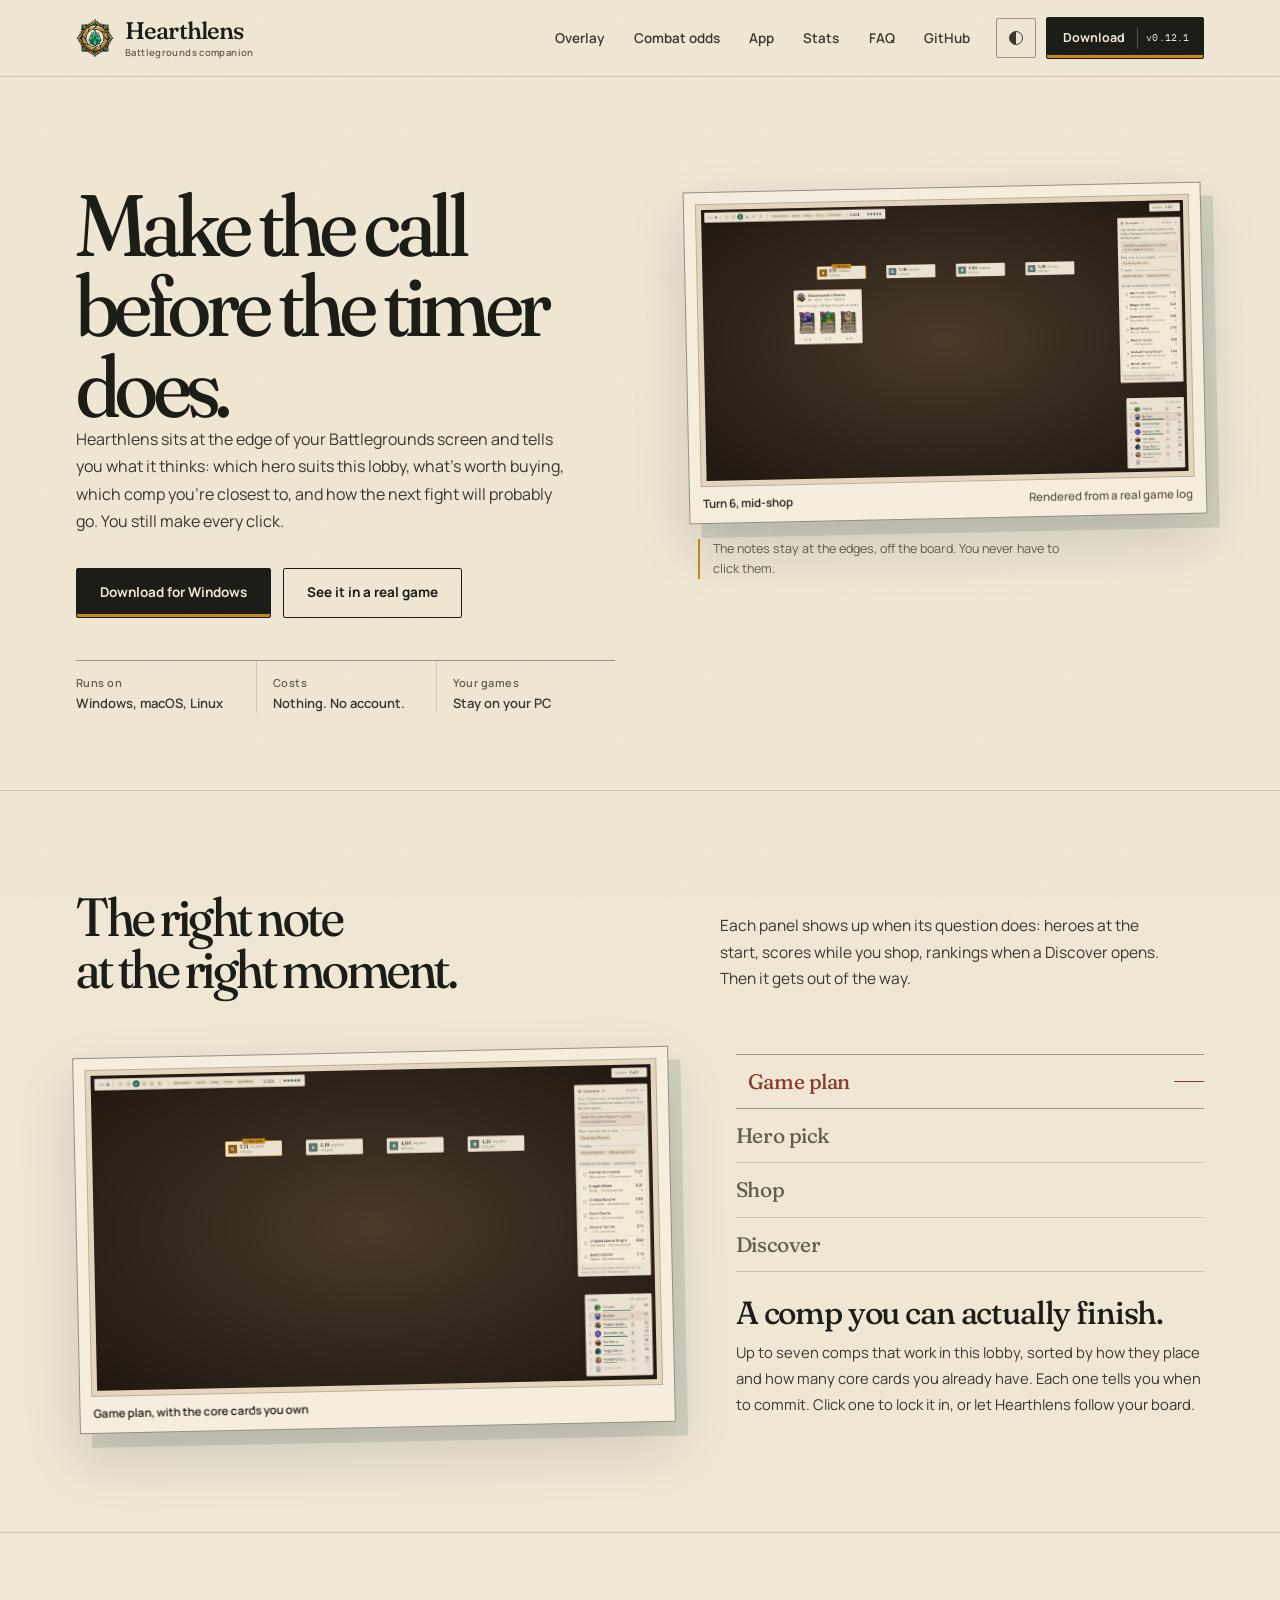
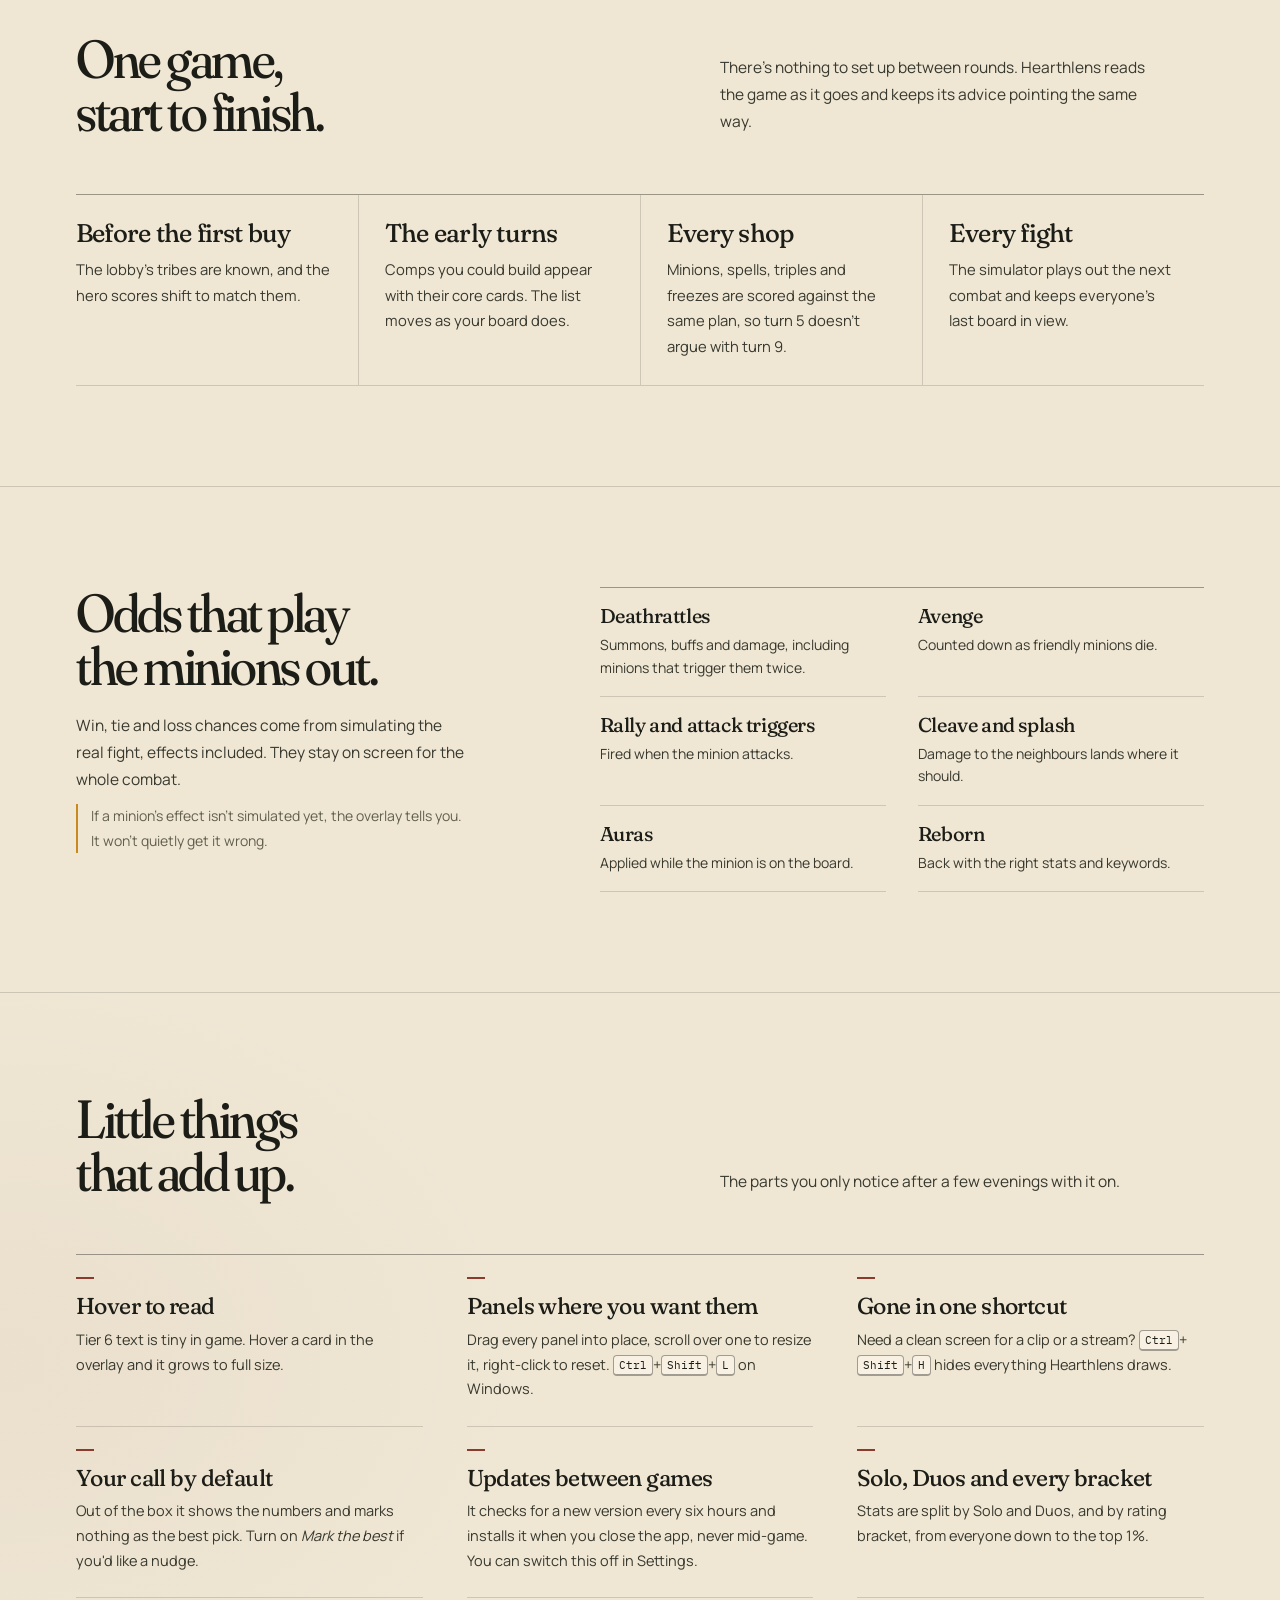
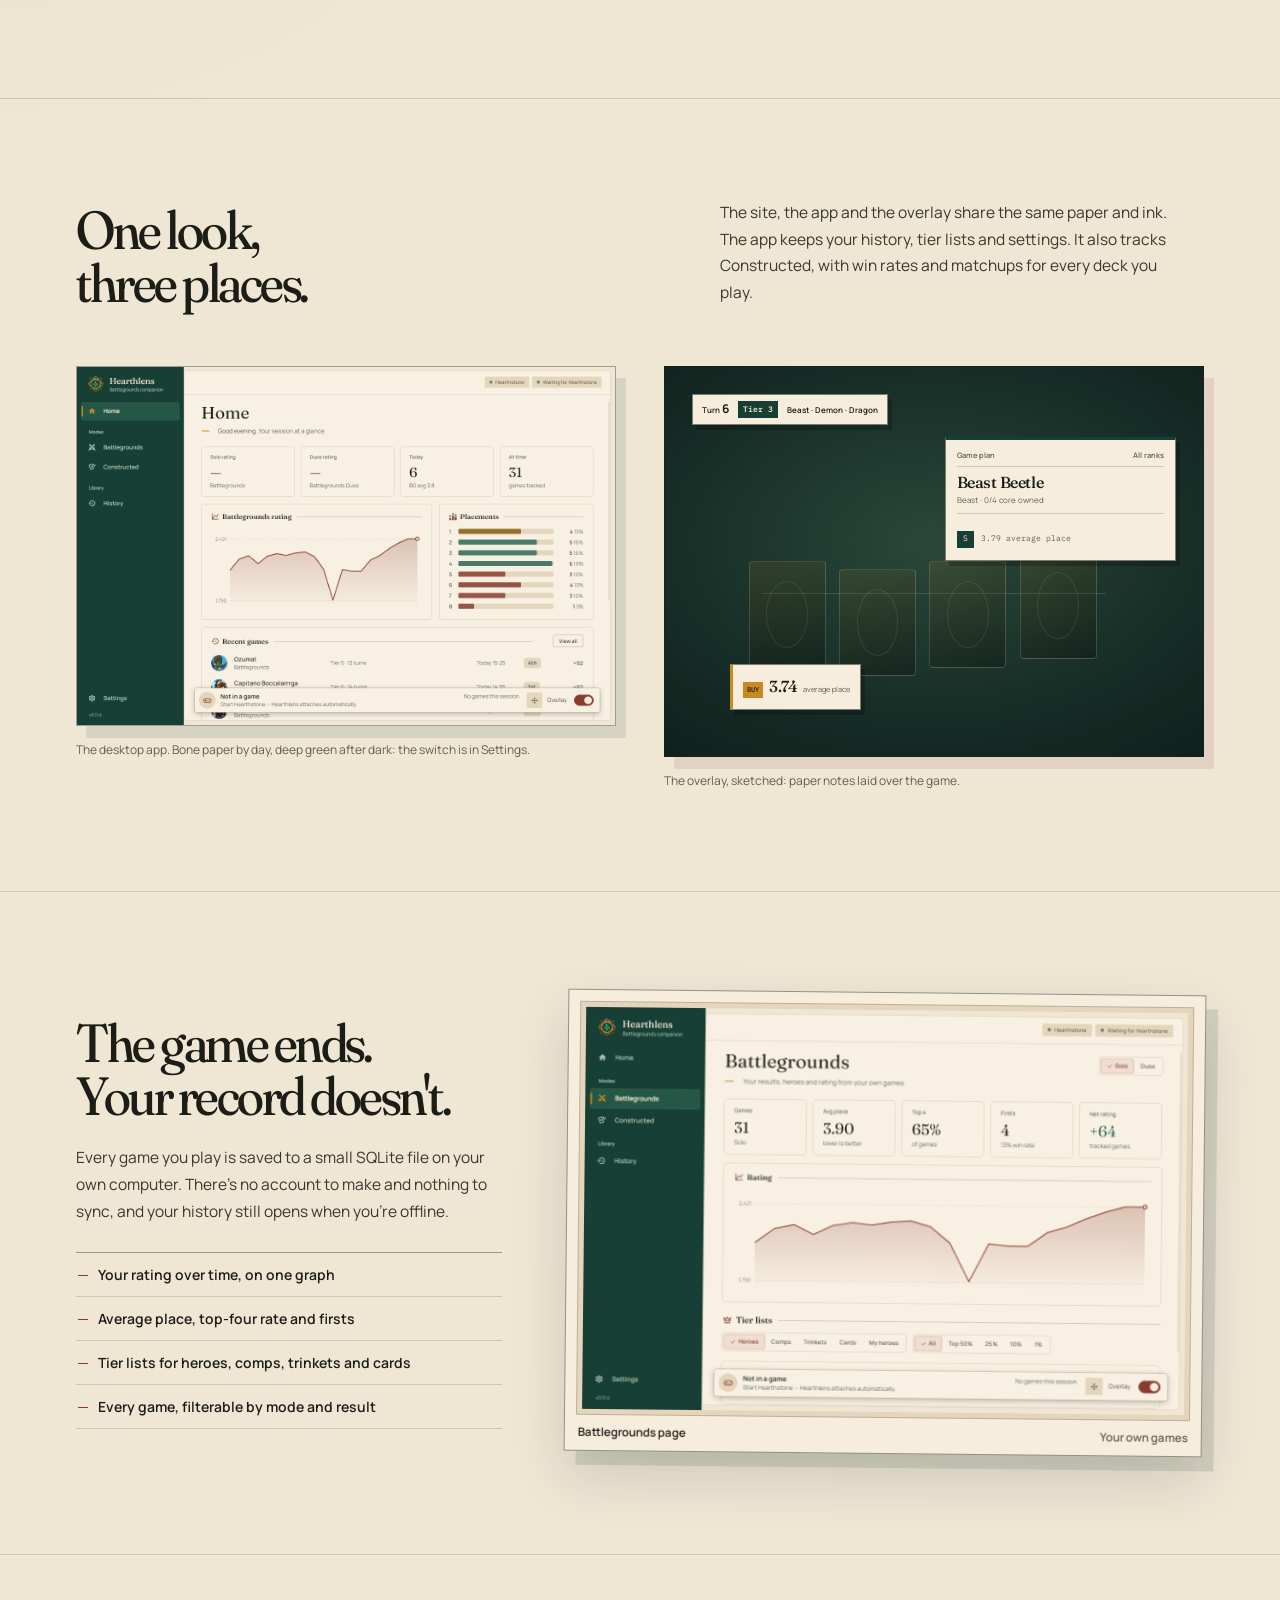
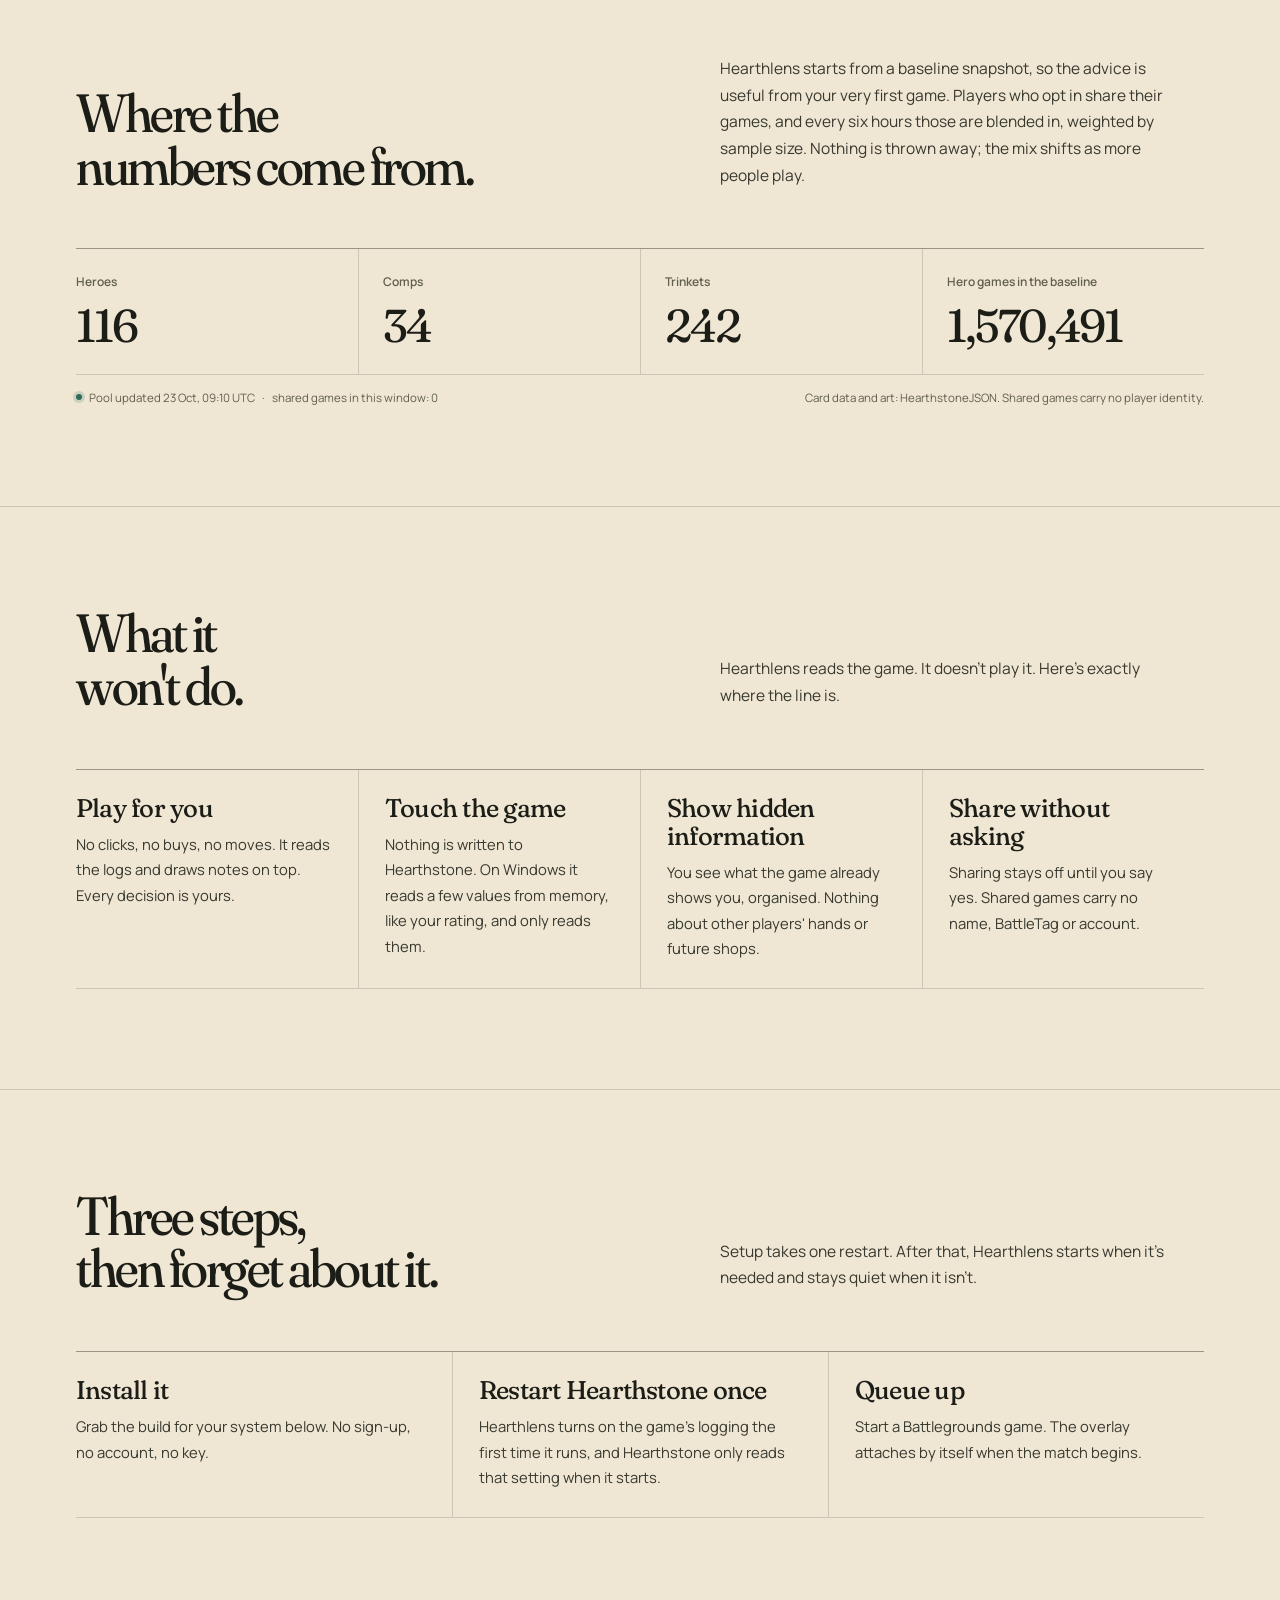
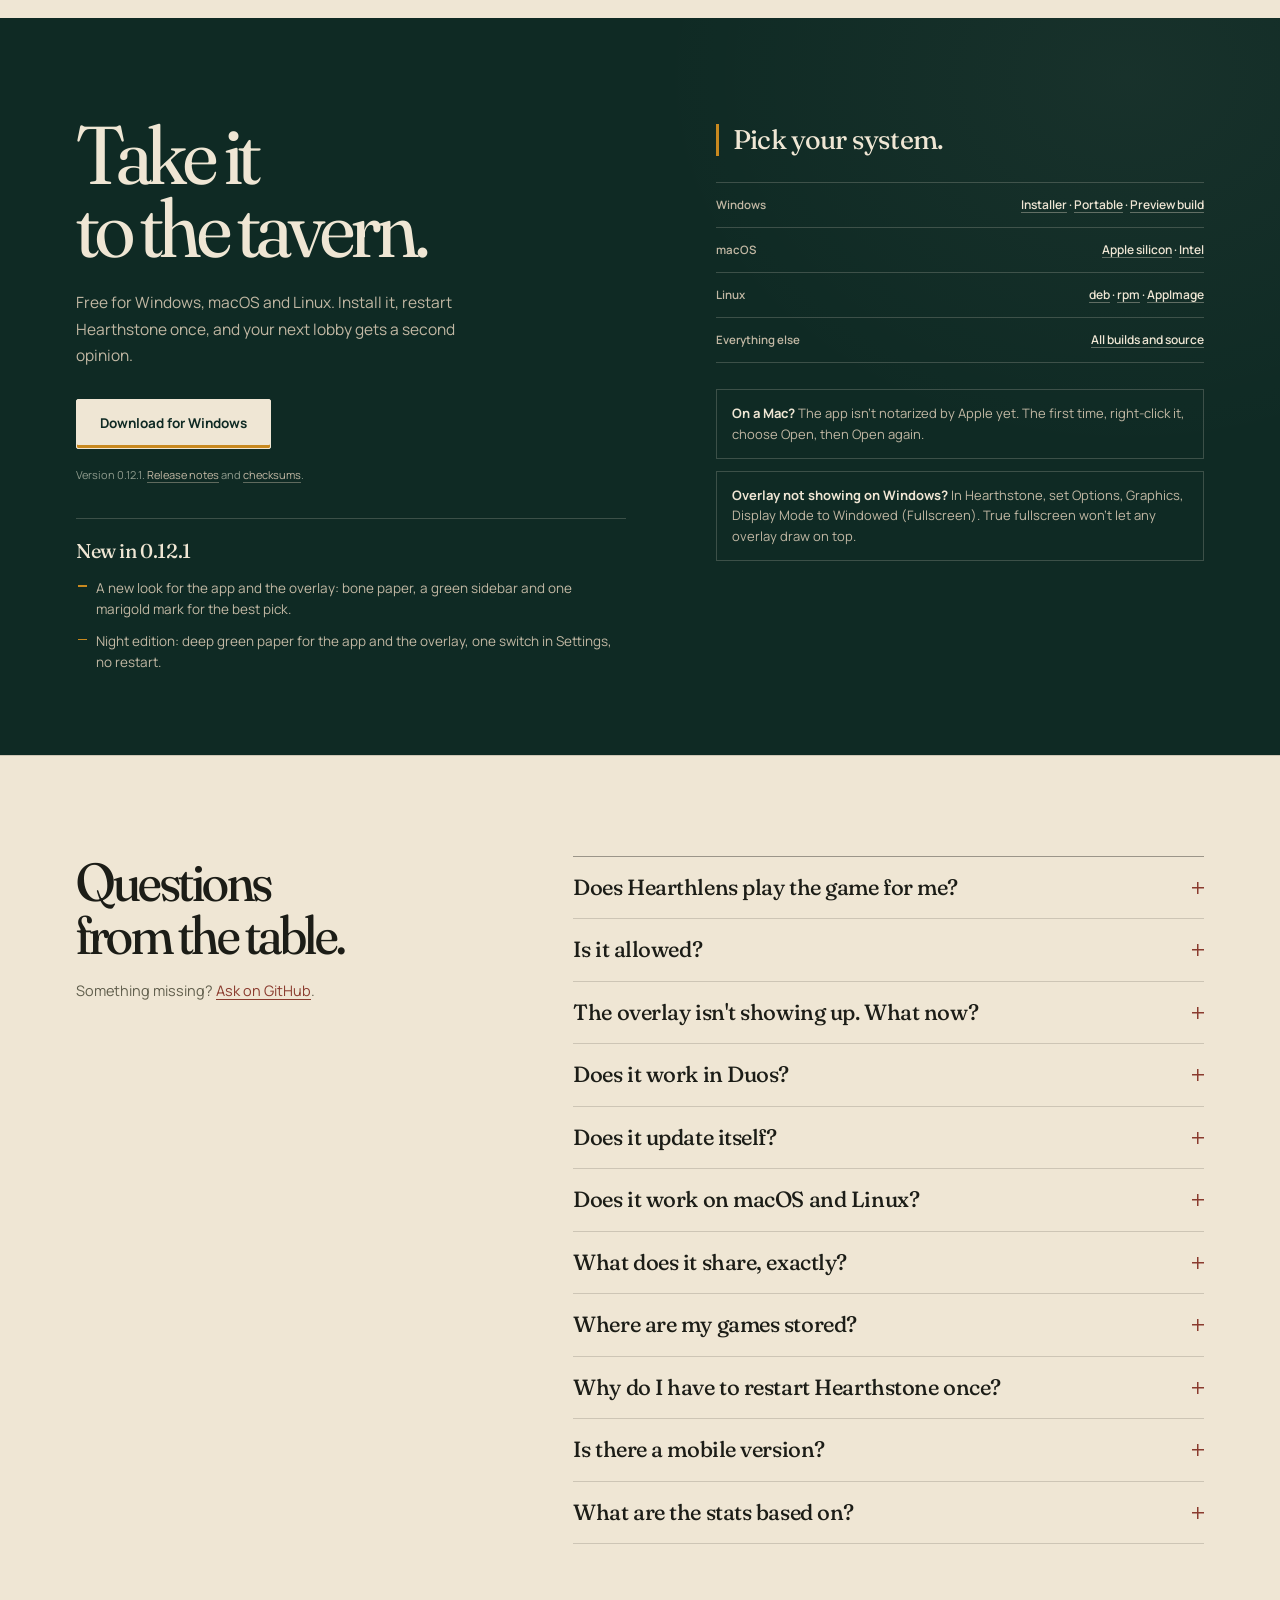
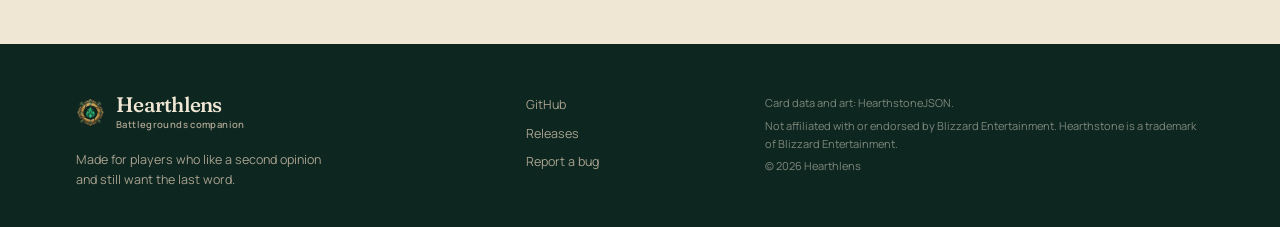
==== site/index.html @ bd478d47 "feat: add custom WPF installer with Hearthlens UI theme, landing site, and design preview - Custom W" ====
<!doctype html>
<html lang="en" data-theme="light">
<head>
  <meta charset="utf-8">
  <meta name="viewport" content="width=device-width, initial-scale=1">
  <title>Hearthlens: a second opinion for Hearthstone Battlegrounds</title>
  <meta name="description" content="Hearthlens sits at the edge of your Battlegrounds screen and suggests heroes, comps, shop buys and Discover picks, with combat odds for every fight. Free, no account, never plays for you.">
  <meta name="theme-color" content="#efe6d4">
  <meta name="color-scheme" content="light dark">
  <link rel="icon" href="assets/hearthlens-64.png" sizes="64x64">
  <script>
    (() => {
      try {
        const stored = localStorage.getItem("hearthlens-theme");
        const dark = stored ? stored === "dark" : window.matchMedia("(prefers-color-scheme: dark)").matches;
        document.documentElement.dataset.theme = dark ? "dark" : "light";
      } catch {
        document.documentElement.dataset.theme = "light";
      }
    })();
  </script>
  <link rel="preconnect" href="https://fonts.googleapis.com">
  <link rel="preconnect" href="https://fonts.gstatic.com" crossorigin>
  <link href="https://fonts.googleapis.com/css2?family=Fraunces:opsz,wght,SOFT,WONK@9..144,300..700,0..100,0..1&family=Manrope:wght@400;500;600;700&family=IBM+Plex+Mono:wght@400;500&display=swap" rel="stylesheet">
  <link rel="stylesheet" href="styles.css">
  <script src="main.js" defer></script>
</head>
<body>
  <a class="skip" href="#main">Skip to content</a>

  <header class="masthead">
    <div class="masthead-inner">
      <a class="brand" href="#top" aria-label="Hearthlens home">
        <img src="assets/hearthlens-64.png" width="38" height="38" alt="">
        <span class="brand-type">Hearthlens<small>Battlegrounds companion</small></span>
      </a>

      <nav class="primary-nav" id="primary-nav" aria-label="Primary">
        <a href="#overlay">Overlay</a>
        <a href="#odds">Combat odds</a>
        <a href="#app">App</a>
        <a href="#pool">Stats</a>
        <a href="#faq">FAQ</a>
        <a href="https://github.com/Dev-NotAqua/HeartLens">GitHub</a>
      </nav>

      <div class="header-tools">
        <button class="theme-toggle" type="button" aria-pressed="false">
          <span class="theme-icon" aria-hidden="true"></span>
          <span class="sr-only">Switch to dark theme</span>
        </button>

        <a class="head-cta" href="#download">
          Download
          <span>v0.12.1</span>
        </a>

        <button class="nav-toggle" type="button" aria-expanded="false" aria-controls="primary-nav">
          <span class="sr-only">Menu</span>
          <span></span><span></span><span></span>
        </button>
      </div>
    </div>
  </header>

  <main id="main">
    <section class="hero" id="top">
      <div class="wrap hero-grid">
        <div class="hero-copy">
          <h1>Make the call<br>before the timer does.</h1>
          <p class="hero-sub">Hearthlens sits at the edge of your Battlegrounds screen and tells you what it thinks: which hero suits this lobby, what's worth buying, which comp you're closest to, and how the next fight will probably go. You still make every click.</p>

          <div class="actions">
            <a class="button primary" href="https://github.com/Dev-NotAqua/HeartLens/releases/download/v0.12.1/Hearthlens-Setup-0.12.1-win-x64.exe">Download for Windows</a>
            <a class="button ghost" href="#overlay">See it in a real game</a>
          </div>

          <dl class="hero-meta">
            <div><dt>Runs on</dt><dd>Windows, macOS, Linux</dd></div>
            <div><dt>Costs</dt><dd>Nothing. No account.</dd></div>
            <div><dt>Your games</dt><dd>Stay on your PC</dd></div>
          </dl>
        </div>

        <div class="specimen">
          <figure class="plate">
            <div class="plate-mat">
              <div class="shot">
                <img src="assets/shots/overlay-game.png" width="1920" height="1080" alt="The Hearthlens overlay during a Battlegrounds match: shop scores above the tavern, a game plan on the right and the lobby list below it.">
              </div>
            </div>
            <figcaption>
              <span>Turn 6, mid-shop</span>
              <span>Rendered from a real game log</span>
            </figcaption>
          </figure>
          <p class="plate-note">The notes stay at the edges, off the board. You never have to click them.</p>
        </div>
      </div>
    </section>

    <section class="section" id="overlay">
      <div class="wrap">
        <div class="section-head">
          <h2>The right note<br>at the right moment.</h2>
          <p>Each panel shows up when its question does: heroes at the start, scores while you shop, rankings when a Discover opens. Then it gets out of the way.</p>
        </div>

        <div class="feature-grid">
          <figure class="plate plate-stage">
            <div class="plate-mat">
              <div class="stage-images">
                <img class="stage-img is-active" data-feature="comps" src="assets/shots/overlay-trinket.png" width="1920" height="1080" alt="The game plan panel listing comps that fit the lobby, with the core cards you already own.">
                <img class="stage-img" data-feature="hero" src="assets/shots/overlay-pick.png" width="1920" height="1080" alt="Hero selection with each hero's average place and pick rate for this lobby." loading="lazy">
                <img class="stage-img" data-feature="shop" src="assets/shots/overlay-game.png" width="1920" height="1080" alt="Shop scores shown above each minion in the tavern." loading="lazy">
                <img class="stage-img" data-feature="discover" src="assets/shots/overlay-discover.png" width="1920" height="1080" alt="Three Dark Gift options, ranked." loading="lazy">
              </div>
            </div>
            <figcaption><span id="stage-caption">Game plan, with the core cards you own</span></figcaption>
          </figure>

          <div class="feature-copy">
            <div class="tabs" role="tablist" aria-label="Overlay features">
              <button type="button" role="tab" id="tab-comps" aria-controls="panel-comps" aria-selected="true" data-target="comps">Game plan</button>
              <button type="button" role="tab" id="tab-hero" aria-controls="panel-hero" aria-selected="false" tabindex="-1" data-target="hero">Hero pick</button>
              <button type="button" role="tab" id="tab-shop" aria-controls="panel-shop" aria-selected="false" tabindex="-1" data-target="shop">Shop</button>
              <button type="button" role="tab" id="tab-discover" aria-controls="panel-discover" aria-selected="false" tabindex="-1" data-target="discover">Discover</button>
            </div>

            <div class="panels">
              <div class="feature-panel" role="tabpanel" id="panel-comps" aria-labelledby="tab-comps">
                <h3>A comp you can actually finish.</h3>
                <p>Up to seven comps that work in this lobby, sorted by how they place and how many core cards you already have. Each one tells you when to commit. Click one to lock it in, or let Hearthlens follow your board.</p>
              </div>
              <div class="feature-panel" role="tabpanel" id="panel-hero" aria-labelledby="tab-hero" hidden>
                <h3>A hero for this lobby, not an average one.</h3>
                <p>The tribes are known before your first buy, so every hero's numbers are adjusted for the lobby you're actually in. Want a nudge? Turn on <em>Mark the best</em>. Rather decide yourself? <em>Stats only</em> is the default and marks nothing.</p>
              </div>
              <div class="feature-panel" role="tabpanel" id="panel-shop" aria-labelledby="tab-shop" hidden>
                <h3>Is it worth 3 gold?</h3>
                <p>Every minion and tavern spell in the shop gets a score based on your board, your comp and the gold in your pocket. Triples, core cards and freezes worth making are called out before you spend.</p>
              </div>
              <div class="feature-panel" role="tabpanel" id="panel-discover" aria-labelledby="tab-discover" hidden>
                <h3>Close calls stay close.</h3>
                <p>Discovers, Dark Gifts and trinkets are ranked. When two options are within noise of each other, Hearthlens says so instead of pretending one is clearly better.</p>
              </div>
            </div>
          </div>
        </div>
      </div>
    </section>

    <section class="section" id="match">
      <div class="wrap">
        <div class="section-head">
          <h2>One game,<br>start to finish.</h2>
          <p>There's nothing to set up between rounds. Hearthlens reads the game as it goes and keeps its advice pointing the same way.</p>
        </div>

        <ol class="columns">
          <li>
            <h3>Before the first buy</h3>
            <p>The lobby's tribes are known, and the hero scores shift to match them.</p>
          </li>
          <li>
            <h3>The early turns</h3>
            <p>Comps you could build appear with their core cards. The list moves as your board does.</p>
          </li>
          <li>
            <h3>Every shop</h3>
            <p>Minions, spells, triples and freezes are scored against the same plan, so turn 5 doesn't argue with turn 9.</p>
          </li>
          <li>
            <h3>Every fight</h3>
            <p>The simulator plays out the next combat and keeps everyone's last board in view.</p>
          </li>
        </ol>
      </div>
    </section>

    <section class="section" id="odds">
      <div class="wrap odds-grid">
        <div class="odds-copy">
          <h2>Odds that play<br>the minions out.</h2>
          <p>Win, tie and loss chances come from simulating the real fight, effects included. They stay on screen for the whole combat.</p>
          <p>If a minion's effect isn't simulated yet, the overlay tells you. It won't quietly get it wrong.</p>
        </div>

        <dl class="effects">
          <div><dt>Deathrattles</dt><dd>Summons, buffs and damage, including minions that trigger them twice.</dd></div>
          <div><dt>Avenge</dt><dd>Counted down as friendly minions die.</dd></div>
          <div><dt>Rally and attack triggers</dt><dd>Fired when the minion attacks.</dd></div>
          <div><dt>Cleave and splash</dt><dd>Damage to the neighbours lands where it should.</dd></div>
          <div><dt>Auras</dt><dd>Applied while the minion is on the board.</dd></div>
          <div><dt>Reborn</dt><dd>Back with the right stats and keywords.</dd></div>
        </dl>
      </div>
    </section>

    <section class="section" id="details">
      <div class="wrap">
        <div class="section-head">
          <h2>Little things<br>that add up.</h2>
          <p>The parts you only notice after a few evenings with it on.</p>
        </div>

        <div class="details-grid">
          <article>
            <h3>Hover to read</h3>
            <p>Tier 6 text is tiny in game. Hover a card in the overlay and it grows to full size.</p>
          </article>
          <article>
            <h3>Panels where you want them</h3>
            <p>Drag every panel into place, scroll over one to resize it, right-click to reset. <kbd>Ctrl</kbd>+<kbd>Shift</kbd>+<kbd>L</kbd> on Windows.</p>
          </article>
          <article>
            <h3>Gone in one shortcut</h3>
            <p>Need a clean screen for a clip or a stream? <kbd>Ctrl</kbd>+<kbd>Shift</kbd>+<kbd>H</kbd> hides everything Hearthlens draws.</p>
          </article>
          <article>
            <h3>Your call by default</h3>
            <p>Out of the box it shows the numbers and marks nothing as the best pick. Turn on <em>Mark the best</em> if you'd like a nudge.</p>
          </article>
          <article>
            <h3>Updates between games</h3>
            <p>It checks for a new version every six hours and installs it when you close the app, never mid-game. You can switch this off in Settings.</p>
          </article>
          <article>
            <h3>Solo, Duos and every bracket</h3>
            <p>Stats are split by Solo and Duos, and by rating bracket, from everyone down to the top 1%.</p>
          </article>
        </div>
      </div>
    </section>

    <section class="section section-surfaces" id="app">
      <div class="wrap">
        <div class="section-head">
          <h2>One look,<br>three places.</h2>
          <p>The site, the app and the overlay share the same paper and ink. The app keeps your history, tier lists and settings. It also tracks Constructed, with win rates and matchups for every deck you play.</p>
        </div>

        <div class="surfaces">
          <figure class="surface-figure surface-app">
            <div class="app-shot">
              <img class="for-light" src="assets/shots/main-overview.png" width="1260" height="840" alt="The Hearthlens desktop app on its overview page, in the day edition." loading="lazy">
              <img class="for-dark" src="assets/shots/main-overview-dark.png" width="1260" height="840" alt="The Hearthlens desktop app on its overview page, in the night edition." loading="lazy">
            </div>
            <figcaption>The desktop app. Bone paper by day, deep green after dark: the switch is in Settings.</figcaption>
          </figure>

          <figure class="surface-figure surface-overlay">
            <div class="game-mock" aria-label="Sketch of the overlay over a match">
              <div class="game-table" aria-hidden="true">
                <span class="game-line"></span>
                <i class="game-minion m1"></i><i class="game-minion m2"></i><i class="game-minion m3"></i><i class="game-minion m4"></i>
              </div>
              <div class="overlay-slip slip-top">
                <span>Turn <strong>6</strong></span><span class="slip-tier">Tier 3</span><span>Beast · Demon · Dragon</span>
              </div>
              <div class="overlay-slip slip-plan">
                <div class="slip-head"><span>Game plan</span><span>All ranks</span></div>
                <strong>Beast Beetle</strong>
                <p>Beast · 0/4 core owned</p>
                <div class="slip-rule"></div>
                <span class="slip-tier">S</span><span class="slip-stat">3.79 average place</span>
              </div>
              <div class="overlay-slip slip-buy">
                <span class="slip-stamp">Buy</span>
                <strong>3.74</strong>
                <span>average place</span>
              </div>
            </div>
            <figcaption>The overlay, sketched: paper notes laid over the game.</figcaption>
          </figure>
        </div>
      </div>
    </section>

    <section class="section" id="history">
      <div class="wrap record-grid">
        <div class="record-copy">
          <h2>The game ends.<br>Your record doesn't.</h2>
          <p>Every game you play is saved to a small SQLite file on your own computer. There's no account to make and nothing to sync, and your history still opens when you're offline.</p>
          <ul class="record-list">
            <li>Your rating over time, on one graph</li>
            <li>Average place, top-four rate and firsts</li>
            <li>Tier lists for heroes, comps, trinkets and cards</li>
            <li>Every game, filterable by mode and result</li>
          </ul>
        </div>

        <figure class="plate plate-record">
          <div class="plate-mat">
            <div class="shot shot-app">
              <img class="for-light" src="assets/shots/main-battlegrounds.png" width="1260" height="840" alt="The Hearthlens Battlegrounds page with the rating graph and tier lists, in the day edition." loading="lazy">
              <img class="for-dark" src="assets/shots/main-battlegrounds-dark.png" width="1260" height="840" alt="The Hearthlens Battlegrounds page with the rating graph and tier lists, in the night edition." loading="lazy">
            </div>
          </div>
          <figcaption><span>Battlegrounds page</span><span>Your own games</span></figcaption>
        </figure>
      </div>
    </section>

    <section class="section" id="pool">
      <div class="wrap">
        <div class="section-head">
          <h2>Where the<br>numbers come from.</h2>
          <p>Hearthlens starts from a baseline snapshot, so the advice is useful from your very first game. Players who opt in share their games, and every six hours those are blended in, weighted by sample size. Nothing is thrown away; the mix shifts as more people play.</p>
        </div>

        <dl class="figures">
          <div><dt>Heroes</dt><dd data-stat="heroes">116</dd></div>
          <div><dt>Comps</dt><dd data-stat="comps">34</dd></div>
          <div><dt>Trinkets</dt><dd data-stat="trinkets">242</dd></div>
          <div><dt>Hero games in the baseline</dt><dd data-stat="games">1,570,491</dd></div>
        </dl>

        <div class="pool-note">
          <p><span class="live-dot" aria-hidden="true"></span><span data-stat="updated">Pool updated 23 Oct, 09:10 UTC</span> · <span data-stat="shared">shared games in this window: 0</span></p>
          <p>Card data and art: HearthstoneJSON. Shared games carry no player identity.</p>
        </div>
      </div>
    </section>

    <section class="section" id="privacy">
      <div class="wrap">
        <div class="section-head">
          <h2>What it<br>won't do.</h2>
          <p>Hearthlens reads the game. It doesn't play it. Here's exactly where the line is.</p>
        </div>

        <div class="columns">
          <article>
            <h3>Play for you</h3>
            <p>No clicks, no buys, no moves. It reads the logs and draws notes on top. Every decision is yours.</p>
          </article>
          <article>
            <h3>Touch the game</h3>
            <p>Nothing is written to Hearthstone. On Windows it reads a few values from memory, like your rating, and only reads them.</p>
          </article>
          <article>
            <h3>Show hidden information</h3>
            <p>You see what the game already shows you, organised. Nothing about other players' hands or future shops.</p>
          </article>
          <article>
            <h3>Share without asking</h3>
            <p>Sharing stays off until you say yes. Shared games carry no name, BattleTag or account.</p>
          </article>
        </div>
      </div>
    </section>

    <section class="section" id="start">
      <div class="wrap">
        <div class="section-head">
          <h2>Three steps,<br>then forget about it.</h2>
          <p>Setup takes one restart. After that, Hearthlens starts when it's needed and stays quiet when it isn't.</p>
        </div>

        <ol class="columns columns-3">
          <li>
            <h3>Install it</h3>
            <p>Grab the build for your system below. No sign-up, no account, no key.</p>
          </li>
          <li>
            <h3>Restart Hearthstone once</h3>
            <p>Hearthlens turns on the game's logging the first time it runs, and Hearthstone only reads that setting when it starts.</p>
          </li>
          <li>
            <h3>Queue up</h3>
            <p>Start a Battlegrounds game. The overlay attaches by itself when the match begins.</p>
          </li>
        </ol>
      </div>
    </section>

    <section class="download" id="download">
      <div class="wrap download-grid">
        <div class="download-copy">
          <h2>Take it<br>to the tavern.</h2>
          <p>Free for Windows, macOS and Linux. Install it, restart Hearthstone once, and your next lobby gets a second opinion.</p>
          <a class="button inverted" href="https://github.com/Dev-NotAqua/HeartLens/releases/download/v0.12.1/Hearthlens-Setup-0.12.1-win-x64.exe">Download for Windows</a>
          <p class="fine">Version 0.12.1. <a href="https://github.com/Dev-NotAqua/HeartLens/releases/tag/v0.12.1">Release notes</a> and <a href="https://github.com/Dev-NotAqua/HeartLens/releases/download/v0.12.1/SHA256SUMS.txt">checksums</a>.</p>

          <div class="release-note">
            <h3>New in 0.12.1</h3>
            <ul>
              <li>A new look for the app and the overlay: bone paper, a green sidebar and one marigold mark for the best pick.</li>
              <li>Night edition: deep green paper for the app and the overlay, one switch in Settings, no restart.</li>
            </ul>
          </div>
        </div>

        <div class="download-ledger">
          <p class="download-note">Pick your system.</p>
          <dl>
            <div><dt>Windows</dt><dd><a href="https://github.com/Dev-NotAqua/HeartLens/releases/download/v0.12.1/Hearthlens-Setup-0.12.1-win-x64.exe">Installer</a> · <a href="https://github.com/Dev-NotAqua/HeartLens/releases/download/v0.12.1/Hearthlens-Portable-0.12.1-win-x64.zip">Portable</a> · <a href="https://github.com/Dev-NotAqua/HeartLens/releases/download/v0.12.1/Hearthlens-Preview-0.12.1-win-x64.zip">Preview build</a></dd></div>
            <div><dt>macOS</dt><dd><a href="https://github.com/Dev-NotAqua/HeartLens/releases/download/v0.12.1/Hearthlens-0.12.1-macOS-arm64.pkg">Apple silicon</a> · <a href="https://github.com/Dev-NotAqua/HeartLens/releases/download/v0.12.1/Hearthlens-0.12.1-macOS-x64.pkg">Intel</a></dd></div>
            <div><dt>Linux</dt><dd><a href="https://github.com/Dev-NotAqua/HeartLens/releases/download/v0.12.1/hearthlens_0.12.1_amd64.deb">deb</a> · <a href="https://github.com/Dev-NotAqua/HeartLens/releases/download/v0.12.1/hearthlens-0.12.1-1.x86_64.rpm">rpm</a> · <a href="https://github.com/Dev-NotAqua/HeartLens/releases/download/v0.12.1/Hearthlens-0.12.1-linux-x64.AppImage">AppImage</a></dd></div>
            <div><dt>Everything else</dt><dd><a href="https://github.com/Dev-NotAqua/HeartLens/releases/tag/v0.12.1">All builds and source</a></dd></div>
          </dl>

          <ul class="download-tips">
            <li><strong>On a Mac?</strong> The app isn't notarized by Apple yet. The first time, right-click it, choose Open, then Open again.</li>
            <li><strong>Overlay not showing on Windows?</strong> In Hearthstone, set Options, Graphics, Display Mode to Windowed (Fullscreen). True fullscreen won't let any overlay draw on top.</li>
          </ul>
        </div>
      </div>
    </section>

    <section class="section" id="faq">
      <div class="wrap faq-grid">
        <div class="faq-head">
          <h2>Questions<br>from the table.</h2>
          <p>Something missing? <a href="https://github.com/Dev-NotAqua/HeartLens/issues">Ask on GitHub</a>.</p>
        </div>

        <div class="faq-list">
          <details>
            <summary>Does Hearthlens play the game for me?</summary>
            <p>No. It reads the logs, scores your options and draws notes over the game. It never clicks, buys or changes anything.</p>
          </details>
          <details>
            <summary>Is it allowed?</summary>
            <p>Hearthlens doesn't modify Hearthstone or automate play. It reads the log files the game already writes. Any third-party tool carries some risk, and Hearthlens is built to stay firmly on the read-only side.</p>
          </details>
          <details>
            <summary>The overlay isn't showing up. What now?</summary>
            <p>First, make sure you restarted Hearthstone once after installing. On Windows, set the game to Windowed (Fullscreen) in Options, Graphics, since true fullscreen blocks every overlay. If you hid it, <kbd>Ctrl</kbd>+<kbd>Shift</kbd>+<kbd>H</kbd> brings it back.</p>
          </details>
          <details>
            <summary>Does it work in Duos?</summary>
            <p>Yes. Stats are kept separately for Solo and Duos, and you can switch between them in the app.</p>
          </details>
          <details>
            <summary>Does it update itself?</summary>
            <p>Yes. It checks for a new version every six hours and installs it the next time you close the app, so a game in progress is never interrupted. Your history, settings and overlay layout stay as they are. The portable builds tell you about updates but don't install them.</p>
          </details>
          <details>
            <summary>Does it work on macOS and Linux?</summary>
            <p>Yes. There are native builds for Windows, for macOS on both Apple silicon and Intel, and for Linux as deb, rpm, AppImage and tar.gz.</p>
          </details>
          <details>
            <summary>What does it share, exactly?</summary>
            <p>Nothing, unless you opt in. If you do: anonymous game rows such as your hero, placement, the lobby's tribes, your final board, trinkets, tier-ups, fights, picks and plays. Never your name, BattleTag, account or anything about other players.</p>
          </details>
          <details>
            <summary>Where are my games stored?</summary>
            <p>On your computer: <code>%APPDATA%\Hearthlens</code> on Windows, <code>~/Library/Application Support/Hearthlens</code> on macOS and <code>~/.local/share/Hearthlens</code> on Linux. Portable builds keep everything in a folder next to the app.</p>
          </details>
          <details>
            <summary>Why do I have to restart Hearthstone once?</summary>
            <p>Hearthlens switches on the game's logging the first time it runs, and Hearthstone only reads that setting when it starts.</p>
          </details>
          <details>
            <summary>Is there a mobile version?</summary>
            <p>Not yet. iOS doesn't let another app read Hearthstone or draw over it. On Android 11 and later, reading the game's logs needs extra setup.</p>
          </details>
          <details>
            <summary>What are the stats based on?</summary>
            <p>A baseline snapshot, blended with games that players choose to share and weighted by sample size. The app shows how many shared games went into the current numbers.</p>
          </details>
        </div>
      </div>
    </section>
  </main>

  <footer class="site-foot">
    <div class="wrap foot-grid">
      <div class="foot-brand">
        <a class="brand" href="#top" aria-label="Hearthlens home">
          <img src="assets/hearthlens-64.png" width="28" height="28" alt="">
          <span class="brand-type">Hearthlens<small>Battlegrounds companion</small></span>
        </a>
        <p>Made for players who like a second opinion and still want the last word.</p>
      </div>
      <div class="foot-links">
        <a href="https://github.com/Dev-NotAqua/HeartLens">GitHub</a>
        <a href="https://github.com/Dev-NotAqua/HeartLens/releases">Releases</a>
        <a href="https://github.com/Dev-NotAqua/HeartLens/issues">Report a bug</a>
      </div>
      <div class="foot-fine">
        <p>Card data and art: HearthstoneJSON.</p>
        <p>Not affiliated with or endorsed by Blizzard Entertainment. Hearthstone is a trademark of Blizzard Entertainment.</p>
        <p>© <span id="year">2026</span> Hearthlens</p>
      </div>
    </div>
  </footer>
</body>
</html>
---- site/styles.css ----
﻿/* ==========================================================================
   Hearthlens
   Bone paper, bottle green, oxblood and marigold.
   A light edition and a night edition of the same printed field guide.
   ========================================================================== */

:root {
  color-scheme: light;

  --paper: #efe6d4;
  --paper-raised: #f8f1e3;
  --paper-sunken: #e4d6bd;
  --ink: #1c1d17;
  --ink-soft: #37382e;
  --muted: #615f4d;
  --faint: #7f7a68;

  --green: #173f35;
  --green-deep: #0f2a24;
  --verd: #2f6b5a;
  --ox: #8a3b2e;
  --ox-bright: #a54a39;
  --mar: #c8891f;

  --line: rgba(28, 29, 23, 0.16);
  --line-soft: rgba(28, 29, 23, 0.09);
  --line-strong: rgba(28, 29, 23, 0.4);
  --shadow: rgba(20, 25, 18, 0.14);

  --invert-bg: #0f2a24;
  --invert-fg: #efe6d4;
  --invert-muted: #c2b8a4;
  --invert-faint: #8f9b8d;
  --invert-line: rgba(239, 230, 212, 0.2);

  --foot-bg: #0d2620;
  --foot-fg: #efe6d4;
  --foot-muted: #a9a28f;
  --foot-faint: #7f887c;
  --foot-line: rgba(239, 230, 212, 0.16);

  --plate-bg: #f6eddd;
  --plate-deep: #e4d5bc;
  --plate-ink: #1c1d17;
  --plate-muted: #655f4e;

  --serif: "Fraunces", Georgia, "Times New Roman", serif;
  --sans: "Manrope", "Segoe UI", system-ui, sans-serif;
  --mono: "IBM Plex Mono", "Cascadia Mono", Consolas, monospace;
  --wrap: 1240px;
  --gutter: clamp(22px, 4.4vw, 56px);
  --ease: cubic-bezier(0.21, 0.86, 0.24, 1);
}

html[data-theme="dark"] {
  color-scheme: dark;

  --paper: #101a16;
  --paper-raised: #17231e;
  --paper-sunken: #0b1411;
  --ink: #eee5d3;
  --ink-soft: #d2c9b7;
  --muted: #a7a08c;
  --faint: #8f8977;

  --green: #1d4b3e;
  --green-deep: #08120f;
  --verd: #7fbea8;
  --ox: #d67b66;
  --ox-bright: #e58d77;
  --mar: #e2a63f;

  --line: rgba(238, 229, 211, 0.15);
  --line-soft: rgba(238, 229, 211, 0.08);
  --line-strong: rgba(238, 229, 211, 0.38);
  --shadow: rgba(0, 0, 0, 0.38);

  --invert-bg: #eee4d1;
  --invert-fg: #14201b;
  --invert-muted: #3d4a42;
  --invert-faint: #5c675f;
  --invert-line: rgba(20, 32, 27, 0.18);

  --foot-bg: #08120f;
  --foot-fg: #eee5d3;
  --foot-muted: #a7a08c;
  --foot-faint: #7e887d;
  --foot-line: rgba(238, 229, 211, 0.14);
}

*,
*::before,
*::after {
  box-sizing: border-box;
}

html {
  scroll-behavior: smooth;
  scroll-padding-top: 102px;
  -webkit-text-size-adjust: 100%;
}

body {
  margin: 0;
  overflow-x: clip;
  background-color: var(--paper);
  background-image:
    radial-gradient(1000px 620px at 84% -8%, rgba(23, 63, 53, 0.07), transparent 66%),
    radial-gradient(760px 560px at 0% 36%, rgba(138, 59, 46, 0.04), transparent 70%);
  color: var(--ink);
  font-family: var(--sans);
  font-size: 16.5px;
  line-height: 1.7;
  -webkit-font-smoothing: antialiased;
  text-rendering: optimizeLegibility;
  transition: background-color 0.28s ease, color 0.28s ease;
}

html[data-theme="dark"] body {
  background-image:
    radial-gradient(1000px 680px at 82% -8%, rgba(127, 190, 168, 0.08), transparent 66%),
    radial-gradient(760px 560px at 0% 36%, rgba(214, 123, 102, 0.035), transparent 70%);
}

body::after {
  content: "";
  position: fixed;
  inset: 0;
  z-index: 9998;
  pointer-events: none;
  opacity: 0.035;
  mix-blend-mode: multiply;
  background-image: url("data:image/svg+xml,%3Csvg xmlns='http://www.w3.org/2000/svg' width='180' height='180'%3E%3Cfilter id='n'%3E%3CfeTurbulence type='fractalNoise' baseFrequency='.82' numOctaves='3' stitchTiles='stitch'/%3E%3C/filter%3E%3Crect width='100%25' height='100%25' filter='url(%23n)' opacity='.55'/%3E%3C/svg%3E");
  background-size: 180px 180px;
}

html[data-theme="dark"] body::after {
  opacity: 0.05;
  mix-blend-mode: soft-light;
}

img {
  display: block;
  max-width: 100%;
  height: auto;
}

a {
  color: inherit;
}

button {
  font: inherit;
}

[hidden] {
  display: none !important;
}

::selection {
  background: var(--mar);
  color: #1c1d17;
}

:focus-visible {
  outline: 2px solid var(--ox);
  outline-offset: 3px;
}

.sr-only {
  position: absolute;
  width: 1px;
  height: 1px;
  padding: 0;
  margin: -1px;
  overflow: hidden;
  clip: rect(0 0 0 0);
  white-space: nowrap;
  border: 0;
}

.skip {
  position: fixed;
  top: 12px;
  left: 12px;
  z-index: 200;
  padding: 10px 15px;
  background: var(--ink);
  color: var(--paper);
  font-family: var(--mono);
  font-size: 11px;
  letter-spacing: 0.04em;
  text-decoration: none;
  transform: translateY(-180%);
  transition: transform 0.2s ease;
}

.skip:focus {
  transform: translateY(0);
}

.wrap {
  width: 100%;
  max-width: var(--wrap);
  margin-inline: auto;
  padding-inline: var(--gutter);
}

/* Masthead ---------------------------------------------------------------- */

.masthead {
  position: sticky;
  top: 0;
  z-index: 80;
  border-bottom: 1px solid var(--line);
  background: var(--paper);
  transition: background-color 0.28s ease, border-color 0.28s ease, box-shadow 0.25s ease;
}

.masthead.is-scrolled {
  box-shadow: 0 10px 28px rgba(20, 25, 18, 0.07);
}

html[data-theme="dark"] .masthead.is-scrolled {
  box-shadow: 0 12px 30px rgba(0, 0, 0, 0.26);
}

.masthead-inner {
  display: flex;
  align-items: center;
  gap: 26px;
  width: 100%;
  max-width: var(--wrap);
  min-height: 76px;
  margin-inline: auto;
  padding-inline: var(--gutter);
}

.brand {
  display: inline-flex;
  align-items: center;
  gap: 11px;
  flex: 0 0 auto;
  color: var(--ink);
  text-decoration: none;
}

.brand img {
  width: 38px;
  height: 38px;
  border-radius: 50%;
  filter: saturate(0.88) contrast(1.02);
}

html[data-theme="dark"] .brand img {
  filter: saturate(0.8) brightness(1.08);
}

.brand-type {
  display: flex;
  flex-direction: column;
  font-family: var(--serif);
  font-size: 24px;
  font-weight: 520;
  font-variation-settings: "SOFT" 40, "WONK" 1;
  letter-spacing: -0.035em;
  line-height: 1;
}

.brand-type small {
  margin-top: 5px;
  color: var(--muted);
  font-family: var(--sans);
  font-size: 9.5px;
  font-weight: 600;
  letter-spacing: 0.04em;
  line-height: 1;
}

.primary-nav {
  display: flex;
  align-items: center;
  gap: clamp(18px, 2.3vw, 30px);
  margin-left: auto;
}

.primary-nav a {
  position: relative;
  padding: 5px 0;
  color: var(--ink-soft);
  font-size: 13.5px;
  font-weight: 600;
  text-decoration: none;
  white-space: nowrap;
  transition: color 0.2s ease;
}

.primary-nav a::after {
  content: "";
  position: absolute;
  left: 0;
  right: 0;
  bottom: 0;
  height: 1px;
  background: var(--ox);
  transform: scaleX(0);
  transform-origin: left;
  transition: transform 0.24s var(--ease);
}

.primary-nav a:hover {
  color: var(--ox);
}

.primary-nav a:hover::after {
  transform: scaleX(1);
}

.header-tools {
  display: flex;
  align-items: center;
  gap: 10px;
  flex: 0 0 auto;
}

.theme-toggle {
  display: inline-flex;
  align-items: center;
  justify-content: center;
  width: 40px;
  height: 40px;
  padding: 0;
  border: 1px solid var(--line-strong);
  border-radius: 2px;
  background: transparent;
  color: var(--ink-soft);
  cursor: pointer;
  transition: color 0.2s ease, border-color 0.2s ease, background-color 0.2s ease;
}

.theme-toggle:hover {
  border-color: var(--ox);
  background: var(--paper-raised);
  color: var(--ox);
}

.theme-icon {
  width: 14px;
  height: 14px;
  border: 1px solid currentColor;
  border-radius: 50%;
  background: linear-gradient(90deg, currentColor 0 50%, transparent 50% 100%);
  transition: transform 0.32s var(--ease), background 0.28s ease;
}

html[data-theme="dark"] .theme-icon {
  transform: rotate(180deg);
}

.head-cta {
  display: inline-flex;
  align-items: center;
  gap: 12px;
  min-height: 42px;
  padding: 0 6px 0 16px;
  border: 1px solid var(--ink);
  border-radius: 2px;
  background: var(--ink);
  color: var(--paper);
  font-size: 12.5px;
  font-weight: 700;
  line-height: 1;
  text-decoration: none;
  box-shadow: inset 0 -3px 0 var(--mar);
  transition: color 0.2s ease, border-color 0.2s ease, background-color 0.2s ease;
}

.head-cta span {
  padding: 6px 8px;
  border-left: 1px solid color-mix(in srgb, currentColor 28%, transparent);
  font-family: var(--mono);
  font-size: 9.5px;
  font-weight: 400;
  letter-spacing: 0.01em;
}

.head-cta:hover {
  border-color: var(--ox);
  background: transparent;
  color: var(--ox);
}

.nav-toggle {
  display: none;
  align-items: center;
  justify-content: center;
  flex-direction: column;
  gap: 5px;
  width: 40px;
  height: 40px;
  padding: 0;
  border: 1px solid var(--line-strong);
  border-radius: 2px;
  background: transparent;
  color: var(--ink);
  cursor: pointer;
}

.nav-toggle span:not(.sr-only) {
  display: block;
  width: 18px;
  height: 1px;
  background: currentColor;
  transition: transform 0.2s ease, opacity 0.2s ease;
}

.nav-toggle[aria-expanded="true"] span:nth-child(2) {
  transform: translateY(6px) rotate(45deg);
}

.nav-toggle[aria-expanded="true"] span:nth-child(3) {
  opacity: 0;
}

.nav-toggle[aria-expanded="true"] span:nth-child(4) {
  transform: translateY(-6px) rotate(-45deg);
}

/* Type ------------------------------------------------------------------- */

h1,
h2,
h3 {
  font-family: var(--serif);
  font-weight: 450;
}

.hero h1 {
  max-width: 10ch;
  margin: 0;
  font-size: clamp(56px, 6.8vw, 92px);
  font-variation-settings: "opsz" 110, "SOFT" 55, "WONK" 1;
  letter-spacing: -0.052em;
  line-height: 0.92;
}

/* Hero ------------------------------------------------------------------- */

.hero {
  padding: clamp(72px, 8vw, 104px) 0 clamp(56px, 6vw, 82px);
}

.hero-grid {
  display: grid;
  grid-template-columns: minmax(0, 1.02fr) minmax(0, 0.98fr);
  gap: clamp(42px, 5.5vw, 76px);
  align-items: start;
}

.hero-copy {
  padding-top: 6px;
}

.hero-sub {
  max-width: 50ch;
  margin: 0;
  color: var(--ink-soft);
  font-size: clamp(16px, 1.25vw, 17.5px);
  line-height: 1.72;
}

.actions {
  display: flex;
  flex-wrap: wrap;
  gap: 12px;
  margin-top: 32px;
}

.button {
  display: inline-flex;
  align-items: center;
  justify-content: center;
  min-height: 50px;
  padding: 0 23px;
  border: 1px solid var(--ink);
  border-radius: 2px;
  font-family: var(--sans);
  font-size: 13.5px;
  font-weight: 700;
  line-height: 1;
  text-align: center;
  text-decoration: none;
  transition: background-color 0.2s ease, color 0.2s ease, border-color 0.2s ease, transform 0.2s var(--ease), box-shadow 0.2s ease;
}

.button.primary {
  background: var(--ink);
  color: var(--paper);
  box-shadow: inset 0 -3px 0 var(--mar);
}

.button.primary:hover {
  border-color: var(--ox);
  background: var(--ink);
  color: var(--paper);
  box-shadow: inset 0 -3px 0 var(--ox);
  transform: translateY(-1px);
}

.button.ghost {
  background: transparent;
  color: var(--ink);
}

.button.ghost:hover {
  border-color: var(--ox);
  color: var(--ox);
  transform: translateY(-1px);
}

.button.inverted {
  border-color: var(--invert-fg);
  background: var(--invert-fg);
  color: var(--invert-bg);
  box-shadow: inset 0 -3px 0 var(--mar);
}

.button.inverted:hover {
  background: transparent;
  color: var(--invert-fg);
  transform: translateY(-1px);
}

.hero-meta {
  display: grid;
  grid-template-columns: repeat(3, minmax(0, 1fr));
  margin: 42px 0 0;
  border-top: 1px solid var(--line-strong);
}

.hero-meta div {
  min-width: 0;
  padding: 14px 16px 0 0;
}

.hero-meta div + div {
  padding-left: 16px;
  border-left: 1px solid var(--line);
}

.hero-meta dt {
  margin-bottom: 4px;
  color: var(--muted);
  font-size: 11px;
  font-weight: 600;
  letter-spacing: 0.04em;
  line-height: 1.4;
}

.hero-meta dd {
  margin: 0;
  color: var(--ink-soft);
  font-size: 13px;
  font-weight: 600;
  line-height: 1.45;
}

/* Plate ------------------------------------------------------------------ */

.specimen {
  padding-top: 8px;
  min-width: 0;
}

.plate {
  position: relative;
  margin: 0;
  padding: 11px 11px 0;
  border: 1px solid rgba(28, 29, 23, 0.45);
  background: var(--plate-bg);
  color: var(--plate-ink);
  box-shadow: 12px 14px 0 rgba(23, 63, 53, 0.13), 0 24px 54px var(--shadow);
  transform: rotate(-1.2deg);
  animation: plate-in 0.9s var(--ease) both 0.12s;
}

html[data-theme="dark"] .plate {
  box-shadow: 14px 16px 0 rgba(0, 0, 0, 0.34), 0 26px 60px rgba(0, 0, 0, 0.32);
}

@keyframes plate-in {
  from {
    opacity: 0;
    transform: translateY(14px) rotate(-0.5deg);
  }
  to {
    opacity: 1;
    transform: translateY(0) rotate(-1.2deg);
  }
}

.plate-mat {
  padding: 5px;
  border: 1px solid rgba(28, 29, 23, 0.2);
  background: var(--plate-deep);
}

.shot,
.stage-images {
  position: relative;
  overflow: hidden;
  aspect-ratio: 16 / 9;
  background: #0c1713;
}

.shot img,
.stage-img {
  width: 100%;
  height: 100%;
  object-fit: cover;
}

.plate figcaption {
  display: flex;
  justify-content: space-between;
  gap: 14px;
  padding: 9px 2px 10px;
  color: var(--plate-muted);
  font-family: var(--sans);
  font-size: 11.5px;
  font-weight: 600;
  letter-spacing: 0;
  line-height: 1.45;
}

.plate figcaption span:first-child {
  color: var(--plate-ink);
}

.plate-note {
  max-width: 46ch;
  margin: 20px 0 0 12px;
  padding-left: 13px;
  border-left: 2px solid var(--mar);
  color: var(--muted);
  font-size: 12.5px;
  line-height: 1.6;
}

/* Sections --------------------------------------------------------------- */

.section {
  padding: clamp(74px, 8vw, 100px) 0;
  border-top: 1px solid var(--line);
  transition: background-color 0.28s ease, border-color 0.28s ease;
}

.section-head {
  display: grid;
  grid-template-columns: minmax(0, 1.08fr) minmax(300px, 0.92fr);
  gap: 24px clamp(40px, 6vw, 84px);
  align-items: end;
  margin-bottom: clamp(38px, 4.5vw, 56px);
}

.section-head h2,
.record-copy h2,
.odds-copy h2,
.faq-grid h2 {
  margin: 0;
  font-size: clamp(38px, 4.2vw, 60px);
  font-variation-settings: "opsz" 90, "SOFT" 48, "WONK" 1;
  letter-spacing: -0.046em;
  line-height: 0.98;
}

.section-head p {
  max-width: 50ch;
  margin: 0 0 4px;
  color: var(--ink-soft);
  font-size: 15.5px;
  line-height: 1.72;
}

/* Feature stage and tabs -------------------------------------------------- */

.feature-grid {
  display: grid;
  grid-template-columns: minmax(0, 1.12fr) minmax(310px, 0.88fr);
  gap: clamp(40px, 5vw, 68px);
  align-items: start;
}

.plate-stage {
  transform: rotate(0.45deg);
}

.feature-stage {
  min-width: 0;
}

.stage-images {
  position: relative;
}

.stage-img {
  position: absolute;
  inset: 0;
  opacity: 0;
  transform: scale(1.008);
  transition: opacity 0.32s ease, transform 0.65s var(--ease);
}

.stage-img.is-active {
  opacity: 1;
  transform: scale(1);
}

.feature-copy {
  padding-top: 2px;
}

.tabs {
  display: grid;
  border-top: 1px solid var(--line-strong);
}

.tabs button {
  display: flex;
  align-items: center;
  justify-content: space-between;
  gap: 16px;
  width: 100%;
  padding: 14px 0;
  border: 0;
  border-bottom: 1px solid var(--line);
  background: transparent;
  color: var(--muted);
  font-family: var(--serif);
  font-size: 21px;
  font-variation-settings: "SOFT" 55, "WONK" 1;
  font-weight: 450;
  letter-spacing: -0.02em;
  line-height: 1.2;
  text-align: left;
  cursor: pointer;
  transition: color 0.18s ease, padding 0.22s var(--ease), border-color 0.18s ease;
}

.tabs button::after {
  content: "";
  width: 0;
  height: 1px;
  background: var(--ox);
  transition: width 0.24s var(--ease);
}

.tabs button:hover {
  color: var(--ink);
}

.tabs button[aria-selected="true"] {
  padding-left: 12px;
  color: var(--ox);
  border-bottom-color: var(--line-strong);
}

.tabs button[aria-selected="true"]::after {
  width: 30px;
}

.panels {
  min-height: 160px;
  padding-top: 24px;
}

.feature-panel h3 {
  margin: 0 0 10px;
  font-size: clamp(26px, 2.5vw, 32px);
  font-variation-settings: "SOFT" 60, "WONK" 1;
  letter-spacing: -0.036em;
  line-height: 1.06;
}

.feature-panel p {
  margin: 0;
  color: var(--ink-soft);
  font-size: 14.8px;
  line-height: 1.75;
}

/* Surfaces --------------------------------------------------------------- */

.surfaces {
  display: grid;
  grid-template-columns: repeat(2, minmax(0, 1fr));
  gap: clamp(32px, 4vw, 48px);
  align-items: start;
}

.surface-figure {
  min-width: 0;
  margin: 0;
}

.surface-figure figcaption {
  margin-top: 15px;
  color: var(--muted);
  font-size: 12px;
  line-height: 1.55;
}

.game-mock {
  position: relative;
  overflow: hidden;
  aspect-ratio: 16 / 11.6;
  border: 1px solid var(--line-strong);
  background: radial-gradient(90% 80% at 50% 45%, #29483a 0%, #162c26 58%, #0d1c18 100%);
  box-shadow: 10px 12px 0 rgba(138, 59, 46, 0.11);
}

html[data-theme="dark"] .game-mock {
  box-shadow: 12px 14px 0 rgba(0, 0, 0, 0.34);
}

.game-table {
  position: absolute;
  inset: 19% 8% 10%;
  border-radius: 50%;
}

.game-line {
  position: absolute;
  top: 55%;
  left: 12%;
  width: 76%;
  height: 1px;
  background: rgba(239, 230, 212, 0.14);
}

.game-minion {
  position: absolute;
  bottom: 18%;
  width: 17%;
  aspect-ratio: 0.72;
  border: 1px solid rgba(239, 230, 212, 0.18);
  border-radius: 4px;
  background: linear-gradient(160deg, rgba(200, 137, 31, 0.12), rgba(0, 0, 0, 0.25));
}

.game-minion::after {
  content: "";
  position: absolute;
  inset: 18% 22%;
  border: 1px solid rgba(239, 230, 212, 0.1);
  border-radius: 50%;
}

.m1 { left: 9%; }
.m2 { left: 29%; bottom: 15%; }
.m3 { left: 49%; }
.m4 { left: 69%; bottom: 21%; }

.overlay-slip {
  position: absolute;
  border: 1px solid rgba(28, 29, 23, 0.55);
  background: var(--plate-bg);
  color: var(--plate-ink);
  box-shadow: 4px 5px 0 rgba(0, 0, 0, 0.22);
}

.slip-top {
  top: 7%;
  left: 5%;
  display: flex;
  align-items: center;
  gap: 9px;
  padding: 6px 9px;
  font-size: 8px;
  font-weight: 600;
  line-height: 1.4;
}

.slip-top strong {
  font-size: 12px;
}

.slip-tier {
  display: inline-flex;
  align-items: center;
  justify-content: center;
  min-width: 17px;
  height: 17px;
  padding: 0 5px;
  background: var(--green);
  color: #efe6d4;
  font-family: var(--mono);
  font-size: 7.5px;
  line-height: 1;
}

.slip-plan {
  top: 18%;
  right: 5%;
  width: 43%;
  padding: 10px 11px 11px;
  border-top: 3px solid var(--green);
}

.slip-head {
  display: flex;
  justify-content: space-between;
  gap: 8px;
  margin-bottom: 7px;
  padding-bottom: 6px;
  border-bottom: 1px solid rgba(28, 29, 23, 0.18);
  color: var(--plate-muted);
  font-size: 7.5px;
  font-weight: 600;
  line-height: 1.4;
}

.slip-head span:last-child {
  color: var(--plate-muted);
}

.slip-plan > strong {
  display: block;
  font-family: var(--serif);
  font-size: 16px;
  font-weight: 500;
  letter-spacing: -0.03em;
  line-height: 1.05;
}

.slip-plan p {
  margin: 3px 0 8px;
  color: var(--plate-muted);
  font-size: 8px;
  line-height: 1.4;
}

.slip-rule {
  height: 1px;
  margin-bottom: 7px;
  background: rgba(28, 29, 23, 0.18);
}

.slip-stat {
  margin-left: 7px;
  color: var(--plate-muted);
  font-family: var(--mono);
  font-size: 7.5px;
}

.slip-buy {
  bottom: 12%;
  left: 12%;
  display: flex;
  align-items: baseline;
  gap: 6px;
  padding: 8px 10px;
  border-left: 3px solid var(--mar);
}

.slip-stamp {
  padding: 2px 4px;
  background: var(--mar);
  color: #1c1d17;
  font-family: var(--mono);
  font-size: 7px;
  font-weight: 500;
  letter-spacing: 0.04em;
  text-transform: uppercase;
}

.slip-buy strong {
  font-family: var(--serif);
  font-size: 16px;
  font-weight: 500;
  letter-spacing: -0.03em;
}

.slip-buy > span:last-child {
  color: var(--plate-muted);
  font-size: 7.5px;
}

/* Pool ------------------------------------------------------------------- */

.figures {
  display: grid;
  grid-template-columns: repeat(4, minmax(0, 1fr));
  margin: 0;
  border-top: 1px solid var(--line-strong);
  border-bottom: 1px solid var(--line);
}

.figures > div {
  min-width: 0;
  padding: 24px 24px 24px 0;
}

.figures > div + div {
  padding-left: 24px;
  border-left: 1px solid var(--line);
}

.figures dt {
  color: var(--muted);
  font-size: 12px;
  font-weight: 600;
  line-height: 1.5;
}

.figures dd {
  margin: 12px 0 0;
  color: var(--ink);
  font-family: var(--serif);
  font-size: clamp(34px, 3.6vw, 50px);
  font-variant-numeric: tabular-nums;
  font-variation-settings: "SOFT" 40, "WONK" 1;
  font-weight: 420;
  letter-spacing: -0.045em;
  line-height: 1;
}

.pool-note {
  display: flex;
  flex-wrap: wrap;
  justify-content: space-between;
  gap: 8px 28px;
  padding: 14px 0 0;
  color: var(--muted);
  font-size: 11.5px;
  line-height: 1.55;
}

.pool-note p {
  display: flex;
  flex-wrap: wrap;
  align-items: center;
  gap: 7px;
  margin: 0;
}

.live-dot {
  display: inline-block;
  flex: 0 0 6px;
  width: 6px;
  height: 6px;
  border-radius: 50%;
  background: var(--verd);
  box-shadow: 0 0 0 3px color-mix(in srgb, var(--verd) 18%, transparent);
}

/* Download --------------------------------------------------------------- */

.download {
  padding: clamp(76px, 8vw, 100px) 0 clamp(58px, 6vw, 76px);
  background-color: var(--invert-bg);
  background-image: radial-gradient(700px 560px at 88% 8%, color-mix(in srgb, var(--invert-fg) 4%, transparent), transparent 68%);
  color: var(--invert-fg);
  transition: background-color 0.28s ease, color 0.28s ease;
}

.download-grid {
  display: grid;
  grid-template-columns: minmax(0, 1.06fr) minmax(320px, 0.94fr);
  gap: clamp(44px, 7vw, 104px);
  align-items: start;
}

.download h2 {
  margin: 0;
  font-size: clamp(54px, 6.4vw, 88px);
  font-variation-settings: "opsz" 110, "SOFT" 45, "WONK" 1;
  font-weight: 400;
  letter-spacing: -0.052em;
  line-height: 0.9;
}

.download-copy > p:not(.fine) {
  max-width: 45ch;
  margin: 24px 0 30px;
  color: var(--invert-muted);
  font-size: 15.5px;
  line-height: 1.72;
}

.download .fine {
  margin-top: 17px;
  color: var(--invert-faint);
  font-size: 11px;
  line-height: 1.6;
}

.download .fine a {
  color: var(--invert-muted);
  text-decoration-color: color-mix(in srgb, var(--invert-muted) 45%, transparent);
  text-underline-offset: 3px;
}

.download .fine a:hover {
  color: var(--mar);
}

.download-ledger {
  padding-top: 6px;
}

.download-note {
  margin: 0 0 26px;
  padding-left: 14px;
  border-left: 3px solid var(--mar);
  color: var(--invert-fg);
  font-family: var(--serif);
  font-size: clamp(21px, 2.2vw, 27px);
  font-weight: 450;
  letter-spacing: -0.03em;
  line-height: 1.2;
}

.download-ledger dl {
  margin: 0;
  border-top: 1px solid var(--invert-line);
}

.download-ledger dl > div {
  display: flex;
  justify-content: space-between;
  gap: 18px;
  padding: 13px 0;
  border-bottom: 1px solid var(--invert-line);
}

.download-ledger dt {
  color: var(--invert-muted);
  font-size: 11.5px;
  font-weight: 600;
  line-height: 1.5;
}

.download-ledger dd {
  margin: 0;
  color: var(--invert-fg);
  font-size: 12px;
  font-weight: 600;
  line-height: 1.5;
  text-align: right;
}

.download-ledger dd a {
  color: var(--invert-fg);
  text-decoration-color: color-mix(in srgb, var(--invert-fg) 35%, transparent);
  text-underline-offset: 3px;
}

.download-ledger dd a:hover {
  color: var(--mar);
}

/* Footer ----------------------------------------------------------------- */

.site-foot {
  padding: 50px 0 36px;
  background: var(--foot-bg);
  color: var(--foot-fg);
}

.foot-grid {
  display: grid;
  grid-template-columns: 1.1fr 0.5fr 1.25fr;
  gap: clamp(28px, 5vw, 64px);
  align-items: start;
}

.site-foot .brand {
  color: var(--foot-fg);
}

.site-foot .brand img {
  width: 29px;
  height: 29px;
}

.site-foot .brand-type {
  font-size: 21px;
}

.site-foot .brand-type small {
  color: var(--foot-muted);
}

.foot-brand p {
  max-width: 31ch;
  margin: 15px 0 0;
  color: var(--foot-muted);
  font-size: 12.5px;
  line-height: 1.65;
}

.foot-links {
  display: grid;
  gap: 7px;
}

.foot-links a {
  width: fit-content;
  color: var(--foot-muted);
  font-size: 12.5px;
  text-decoration: none;
  text-underline-offset: 3px;
}

.foot-links a:hover {
  color: var(--mar);
  text-decoration: underline;
  text-decoration-color: color-mix(in srgb, var(--mar) 50%, transparent);
}

.foot-fine {
  color: var(--foot-faint);
  font-size: 11px;
  line-height: 1.65;
}

.foot-fine p {
  margin: 0 0 4px;
}

/* Motion ----------------------------------------------------------------- */

.hero-copy > * {
  animation: copy-in 0.72s var(--ease) both;
}

.hero-copy > :nth-child(1) { animation-delay: 0.04s; }
.hero-copy > :nth-child(2) { animation-delay: 0.1s; }
.hero-copy > :nth-child(3) { animation-delay: 0.16s; }
.hero-copy > :nth-child(4) { animation-delay: 0.22s; }
.hero-copy > :nth-child(5) { animation-delay: 0.29s; }

@keyframes copy-in {
  from {
    opacity: 0;
    transform: translateY(10px);
  }
  to {
    opacity: 1;
    transform: translateY(0);
  }
}

/* Responsive ------------------------------------------------------------- */

@media (max-width: 1080px) {
  .hero-grid {
    grid-template-columns: 1fr;
    gap: 48px;
  }

  .hero-copy {
    max-width: 710px;
  }

  .specimen {
    max-width: 780px;
  }

  .section-head {
    grid-template-columns: 1fr;
    gap: 18px;
    align-items: start;
  }

  .section-head p {
    max-width: 58ch;
    margin-bottom: 0;
  }

  .feature-grid {
    grid-template-columns: 1fr;
    gap: 34px;
  }

  .feature-copy {
    max-width: 720px;
  }

  .tabs {
    grid-template-columns: repeat(4, minmax(0, 1fr));
    border-bottom: 1px solid var(--line-strong);
  }

  .tabs button {
    padding: 12px 10px;
    border-bottom: 0;
    font-size: 18px;
  }

  .tabs button::after {
    display: none;
  }

  .tabs button[aria-selected="true"] {
    padding-left: 10px;
    box-shadow: inset 0 -2px 0 var(--ox);
  }

  .panels {
    min-height: 0;
  }

  .surfaces {
    grid-template-columns: 1fr;
  }

  .surface-app,
  .surface-overlay {
    max-width: 680px;
  }

  .download-grid {
    grid-template-columns: 1fr;
    gap: 48px;
  }

  .download-ledger {
    max-width: 560px;
  }
}

@media (max-width: 920px) {
  html {
    scroll-padding-top: 88px;
  }

  .masthead-inner {
    min-height: 70px;
  }

  .primary-nav {
    display: none;
    position: absolute;
    top: 100%;
    left: 0;
    right: 0;
    flex-direction: column;
    align-items: stretch;
    gap: 0;
    margin: 0;
    padding: 6px var(--gutter) 16px;
    border-bottom: 1px solid var(--line-strong);
    background: var(--paper-raised);
    box-shadow: 0 20px 30px rgba(20, 25, 18, 0.1);
  }

  html[data-theme="dark"] .primary-nav {
    box-shadow: 0 20px 30px rgba(0, 0, 0, 0.32);
  }

  .primary-nav.is-open {
    display: flex;
  }

  .primary-nav a {
    padding: 14px 0;
    border-bottom: 1px solid var(--line);
    font-family: var(--serif);
    font-size: 22px;
    font-weight: 450;
  }

  .primary-nav a::after {
    display: none;
  }

  .header-tools {
    margin-left: auto;
  }

  .nav-toggle {
    display: flex;
  }

  .figures {
    grid-template-columns: repeat(2, minmax(0, 1fr));
  }

  .figures > div:nth-child(3) {
    border-left: 0;
  }

  .figures > div:nth-child(n + 3) {
    border-top: 1px solid var(--line);
  }

  .foot-grid {
    grid-template-columns: 1fr 1fr;
  }

  .foot-fine {
    grid-column: 1 / -1;
    padding-top: 10px;
    border-top: 1px solid var(--foot-line);
  }
}

@media (max-width: 720px) {
  :root {
    --gutter: 20px;
  }

  body {
    font-size: 16px;
  }

  .brand-type {
    font-size: 21px;
  }

  .brand-type small {
    font-size: 8.5px;
  }

  .head-cta {
    display: none;
  }

  .hero {
    padding-top: 52px;
  }

  .hero h1 {
    font-size: clamp(47px, 13.5vw, 66px);
  }

  .hero-sub {
    font-size: 15.5px;
  }

  .actions {
    flex-direction: column;
    align-items: stretch;
  }

  .hero-meta {
    margin-top: 32px;
  }

  .hero-meta div {
    padding-right: 10px;
  }

  .hero-meta div + div {
    padding-left: 10px;
  }

  .hero-meta dt {
    font-size: 10px;
  }

  .hero-meta dd {
    font-size: 11.5px;
  }

  .plate {
    transform: rotate(-0.7deg);
    box-shadow: 7px 8px 0 rgba(23, 63, 53, 0.12);
  }

  html[data-theme="dark"] .plate {
    box-shadow: 8px 9px 0 rgba(0, 0, 0, 0.34);
  }

  .plate figcaption {
    font-size: 10px;
  }

  .plate-note {
    margin-left: 2px;
    font-size: 12px;
  }

  .section {
    padding: 62px 0;
  }

  .section-head {
    margin-bottom: 32px;
  }

  .section-head h2,
  .record-copy h2,
  .odds-copy h2,
  .faq-grid h2 {
    font-size: clamp(34px, 9.5vw, 46px);
  }

  .section-head p {
    font-size: 14.5px;
  }

  .tabs {
    grid-template-columns: repeat(2, minmax(0, 1fr));
  }

  .tabs button {
    padding: 11px 7px;
    border-bottom: 1px solid var(--line);
    font-size: 16px;
  }

  .tabs button[aria-selected="true"] {
    padding-left: 7px;
    box-shadow: inset 0 -2px 0 var(--ox);
  }

  .panels {
    padding-top: 20px;
  }

  .feature-panel h3 {
    font-size: 27px;
  }

  .feature-panel p {
    font-size: 14.5px;
  }

  .game-mock {
    aspect-ratio: 16 / 11.2;
  }

  .slip-plan {
    width: 48%;
  }

  .figures {
    grid-template-columns: 1fr;
  }

  .figures > div {
    padding: 17px 0;
  }

  .figures > div + div {
    padding-left: 0;
    border-left: 0;
    border-top: 1px solid var(--line);
  }

  .figures > div:nth-child(n + 3) {
    border-top: 1px solid var(--line);
  }

  .figures dd {
    margin-top: 7px;
    font-size: 38px;
  }

  .pool-note {
    display: grid;
    padding-top: 12px;
    font-size: 11px;
  }

  .download {
    padding: 66px 0;
  }

  .download h2 {
    font-size: clamp(46px, 13vw, 64px);
  }

  .download-copy > p:not(.fine) {
    font-size: 14.5px;
  }

  .download-note {
    font-size: 22px;
  }

  .download-ledger dl > div {
    gap: 12px;
  }

  .foot-grid {
    grid-template-columns: 1fr;
    gap: 26px;
  }

  .foot-fine {
    grid-column: auto;
  }
}

@media (max-width: 460px) {
  .hero-meta {
    grid-template-columns: 1fr;
  }

  .hero-meta div {
    display: flex;
    justify-content: space-between;
    gap: 10px;
    padding: 9px 0;
    border-bottom: 1px solid var(--line);
  }

  .hero-meta div + div {
    padding-left: 0;
    border-left: 0;
  }

  .hero-meta dt {
    margin: 0;
  }

  .hero-meta dd {
    text-align: right;
  }

}

@media (prefers-reduced-motion: reduce) {
  html {
    scroll-behavior: auto;
  }

  *,
  *::before,
  *::after {
    animation-duration: 0.01ms !important;
    animation-iteration-count: 1 !important;
    transition-duration: 0.01ms !important;
    scroll-behavior: auto !important;
  }
}

/* Columns: the four reads and the principles ----------------------------- */

.columns {
  display: grid;
  grid-template-columns: repeat(4, minmax(0, 1fr));
  margin: 0;
  padding: 0;
  list-style: none;
  border-top: 1px solid var(--line-strong);
  border-bottom: 1px solid var(--line);
}

.columns-3 {
  grid-template-columns: repeat(3, minmax(0, 1fr));
}

.columns > * {
  min-width: 0;
  padding: 24px 26px 26px 0;
}

.columns > * + * {
  padding-left: 26px;
  border-left: 1px solid var(--line);
}

.columns h3 {
  margin: 0 0 10px;
  font-size: clamp(22px, 2vw, 26px);
  font-variation-settings: "SOFT" 60, "WONK" 1;
  letter-spacing: -0.03em;
  line-height: 1.1;
}

.columns p {
  margin: 0;
  color: var(--ink-soft);
  font-size: 14.8px;
  line-height: 1.72;
}

/* Record ----------------------------------------------------------------- */

.record-grid {
  display: grid;
  grid-template-columns: minmax(300px, 0.8fr) minmax(0, 1.2fr);
  gap: clamp(40px, 5vw, 72px);
  align-items: center;
}

.record-copy > p {
  max-width: 46ch;
  margin: 22px 0 0;
  color: var(--ink-soft);
  font-size: 15.5px;
  line-height: 1.72;
}

.record-list {
  margin: 28px 0 0;
  padding: 0;
  list-style: none;
  border-top: 1px solid var(--line-strong);
}

.record-list li {
  position: relative;
  padding: 11px 0 11px 22px;
  border-bottom: 1px solid var(--line);
  font-size: 14px;
  font-weight: 600;
  line-height: 1.5;
}

.record-list li::before {
  content: "";
  position: absolute;
  top: 50%;
  left: 2px;
  width: 10px;
  height: 1.5px;
  background: var(--ox);
}

.plate-record {
  transform: rotate(0.6deg);
  animation: none;
}

.shot-app,
.app-shot {
  aspect-ratio: 3 / 2;
}

.app-shot {
  overflow: hidden;
  border: 1px solid var(--line-strong);
  background: var(--paper-raised);
  box-shadow: 10px 12px 0 rgba(23, 63, 53, 0.11);
}

html[data-theme="dark"] .app-shot {
  box-shadow: 12px 14px 0 rgba(0, 0, 0, 0.34);
}

.app-shot img {
  width: 100%;
  height: 100%;
  object-fit: cover;
}

/* App renders come in both editions; show the one matching the page. */
.for-dark,
html[data-theme="dark"] .for-light {
  display: none;
}

html[data-theme="dark"] .for-dark {
  display: block;
}

/* FAQ -------------------------------------------------------------------- */

.faq-grid {
  display: grid;
  grid-template-columns: minmax(0, 0.8fr) minmax(0, 1.2fr);
  gap: 30px clamp(40px, 6vw, 84px);
  align-items: start;
}

.faq-list {
  border-top: 1px solid var(--line-strong);
}

.faq-list details {
  border-bottom: 1px solid var(--line);
}

.faq-list summary {
  display: flex;
  align-items: center;
  justify-content: space-between;
  gap: 18px;
  padding: 17px 0;
  font-family: var(--serif);
  font-size: clamp(19px, 1.8vw, 22px);
  font-variation-settings: "SOFT" 55, "WONK" 1;
  font-weight: 450;
  letter-spacing: -0.02em;
  line-height: 1.25;
  list-style: none;
  cursor: pointer;
  transition: color 0.18s ease;
}

.faq-list summary::-webkit-details-marker {
  display: none;
}

.faq-list summary::after {
  content: "";
  flex: 0 0 12px;
  width: 12px;
  height: 12px;
  color: var(--ox);
  background:
    linear-gradient(currentColor, currentColor) center / 12px 1.5px no-repeat,
    linear-gradient(currentColor, currentColor) center / 1.5px 12px no-repeat;
  transition: background-size 0.22s var(--ease);
}

.faq-list details[open] summary::after {
  background-size: 12px 1.5px, 1.5px 0;
}

.faq-list summary:hover {
  color: var(--ox);
}

.faq-list details p {
  max-width: 62ch;
  margin: 0;
  padding: 0 0 20px;
  color: var(--ink-soft);
  font-size: 14.8px;
  line-height: 1.75;
}

@media (max-width: 1080px) {
  .columns:not(.columns-3) {
    grid-template-columns: repeat(2, minmax(0, 1fr));
  }

  .columns:not(.columns-3) > :nth-child(3) {
    padding-left: 0;
    border-left: 0;
  }

  .columns:not(.columns-3) > :nth-child(n + 3) {
    border-top: 1px solid var(--line);
  }

  .record-grid,
  .faq-grid {
    grid-template-columns: 1fr;
  }

  .plate-record {
    max-width: 760px;
  }
}

@media (max-width: 720px) {
  .columns,
  .columns:not(.columns-3) {
    grid-template-columns: 1fr;
  }

  .columns > * {
    padding: 20px 0 18px;
  }

  .columns > * + * {
    padding-left: 0;
    border-top: 1px solid var(--line);
    border-left: 0;
  }

  .plate-record {
    transform: none;
  }
}

/* Combat odds ------------------------------------------------------------ */

.odds-grid {
  display: grid;
  grid-template-columns: minmax(0, 0.85fr) minmax(0, 1.15fr);
  gap: 30px clamp(40px, 6vw, 84px);
  align-items: start;
}

.odds-copy > p {
  max-width: 44ch;
  margin: 20px 0 0;
  color: var(--ink-soft);
  font-size: 15.5px;
  line-height: 1.72;
}

.odds-copy > p + p {
  margin-top: 12px;
  padding-left: 13px;
  border-left: 2px solid var(--mar);
  color: var(--muted);
  font-size: 14px;
}

.effects {
  display: grid;
  grid-template-columns: repeat(2, minmax(0, 1fr));
  gap: 0 32px;
  margin: 0;
  border-top: 1px solid var(--line-strong);
}

.effects > div {
  min-width: 0;
  padding: 16px 0 17px;
  border-bottom: 1px solid var(--line);
}

.effects dt {
  font-family: var(--serif);
  font-size: 20px;
  font-variation-settings: "SOFT" 55, "WONK" 1;
  font-weight: 450;
  letter-spacing: -0.02em;
  line-height: 1.2;
}

.effects dd {
  margin: 6px 0 0;
  color: var(--ink-soft);
  font-size: 14px;
  line-height: 1.6;
}

/* Little things ---------------------------------------------------------- */

.details-grid {
  display: grid;
  grid-template-columns: repeat(3, minmax(0, 1fr));
  gap: 0 clamp(28px, 3.4vw, 44px);
  border-top: 1px solid var(--line-strong);
}

.details-grid article {
  min-width: 0;
  padding: 22px 0 24px;
  border-bottom: 1px solid var(--line);
}

.details-grid h3 {
  margin: 0 0 8px;
  font-size: clamp(20px, 1.8vw, 23px);
  font-variation-settings: "SOFT" 60, "WONK" 1;
  letter-spacing: -0.025em;
  line-height: 1.15;
}

.details-grid h3::before {
  content: "";
  display: block;
  width: 18px;
  height: 2px;
  margin-bottom: 14px;
  background: var(--ox);
}

.details-grid p {
  margin: 0;
  color: var(--ink-soft);
  font-size: 14.5px;
  line-height: 1.7;
}

kbd {
  display: inline-block;
  min-width: 1.7em;
  padding: 0 5px;
  border: 1px solid var(--line-strong);
  border-bottom-width: 2px;
  border-radius: 4px;
  background: var(--paper-raised);
  color: var(--ink);
  font-family: var(--mono);
  font-size: 0.78em;
  line-height: 1.6;
  text-align: center;
  vertical-align: 0.08em;
}

code {
  padding: 0 4px;
  border-radius: 3px;
  background: var(--paper-sunken);
  font-family: var(--mono);
  font-size: 0.84em;
  overflow-wrap: anywhere;
}

/* Download extras -------------------------------------------------------- */

.release-note {
  margin-top: 34px;
  padding-top: 20px;
  border-top: 1px solid var(--invert-line);
}

.release-note h3 {
  margin: 0 0 10px;
  color: var(--invert-fg);
  font-size: 20px;
  letter-spacing: -0.02em;
  line-height: 1.2;
}

.release-note ul,
.download-tips {
  margin: 0;
  padding: 0;
  list-style: none;
}

.release-note li {
  position: relative;
  padding: 5px 0 5px 20px;
  color: var(--invert-muted);
  font-size: 13.5px;
  line-height: 1.6;
}

.release-note li::before {
  content: "";
  position: absolute;
  top: 0.95em;
  left: 2px;
  width: 9px;
  height: 1.5px;
  background: var(--mar);
}

.download-tips {
  display: grid;
  gap: 12px;
  margin-top: 26px;
}

.download-tips li {
  padding: 13px 15px;
  border: 1px solid var(--invert-line);
  color: var(--invert-muted);
  font-size: 13px;
  line-height: 1.6;
}

.download-tips strong {
  color: var(--invert-fg);
  font-weight: 700;
}

/* FAQ head --------------------------------------------------------------- */

.faq-head > p {
  margin: 18px 0 0;
  color: var(--muted);
  font-size: 14.5px;
}

.faq-head a {
  color: var(--ox);
  text-underline-offset: 3px;
}

@media (max-width: 1080px) {
  .odds-grid {
    grid-template-columns: 1fr;
  }

  .details-grid {
    grid-template-columns: repeat(2, minmax(0, 1fr));
  }
}

@media (max-width: 720px) {
  .effects,
  .details-grid {
    grid-template-columns: 1fr;
  }
}
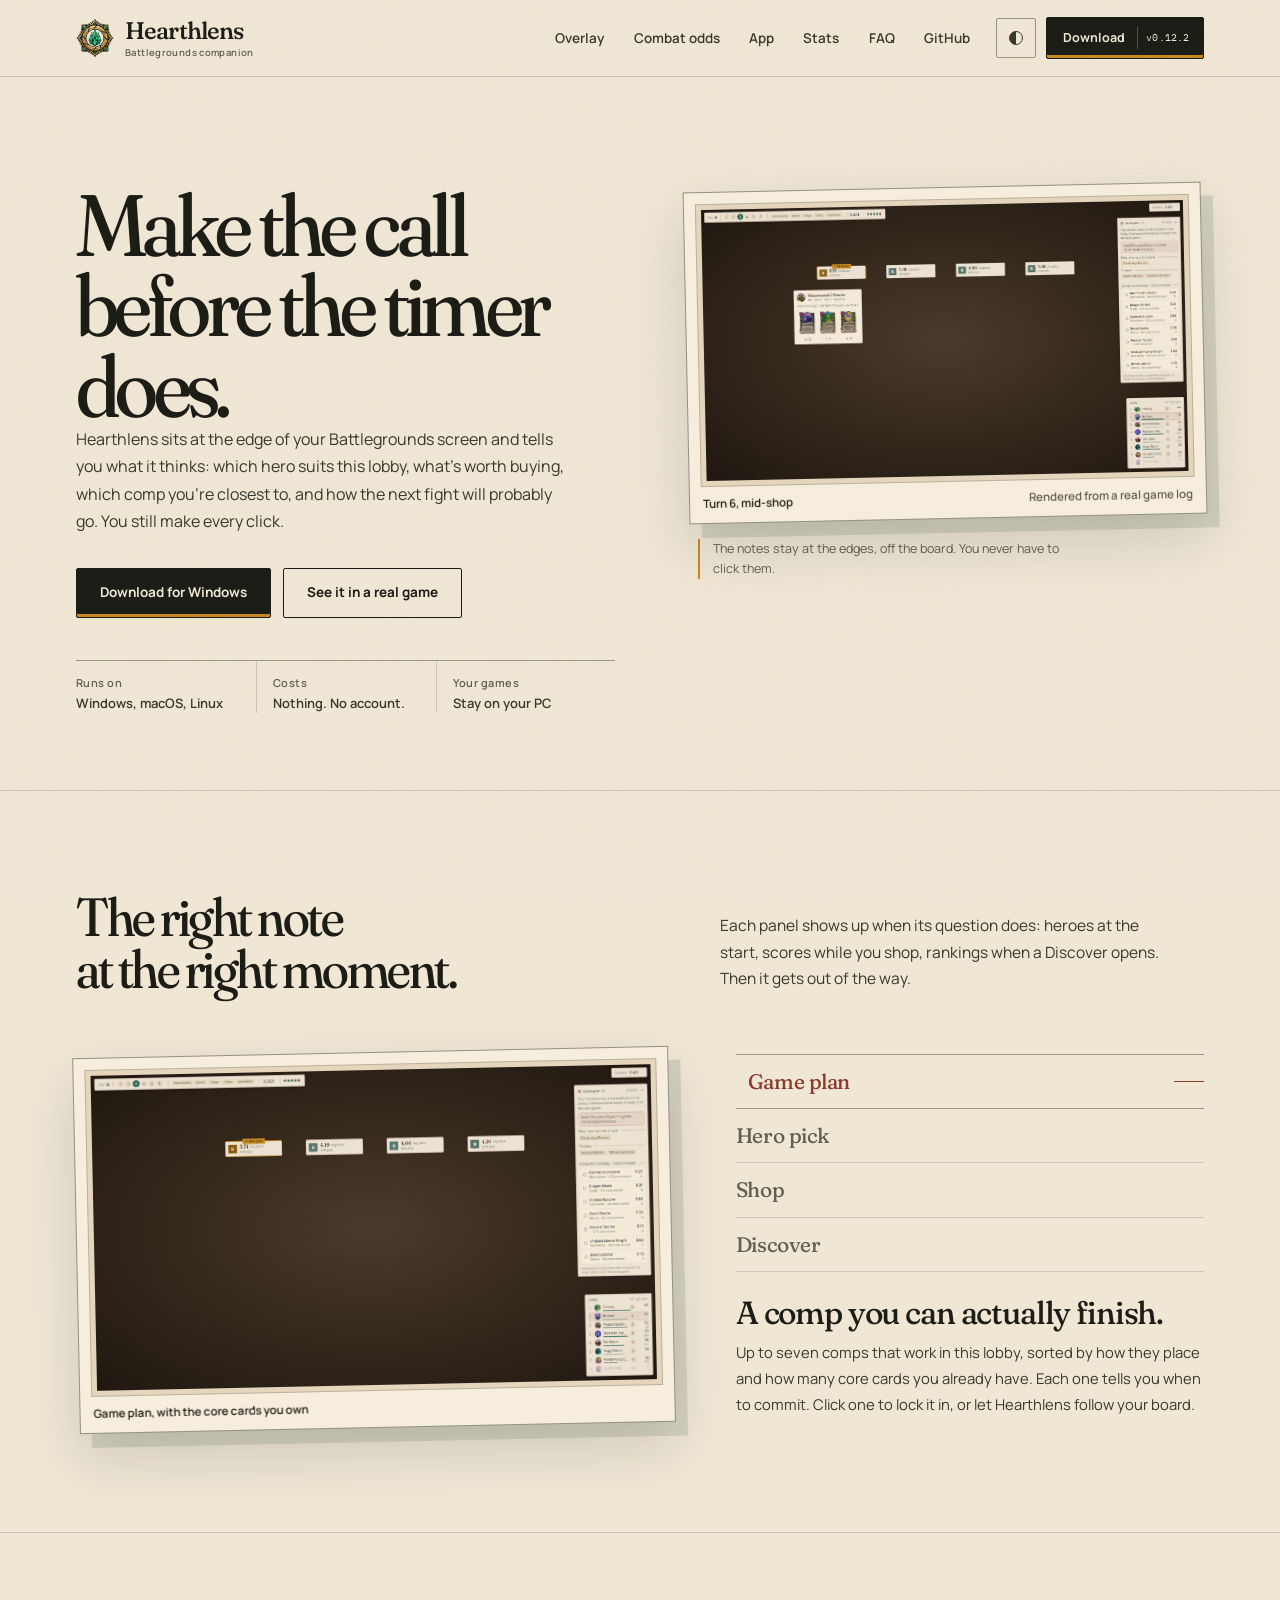
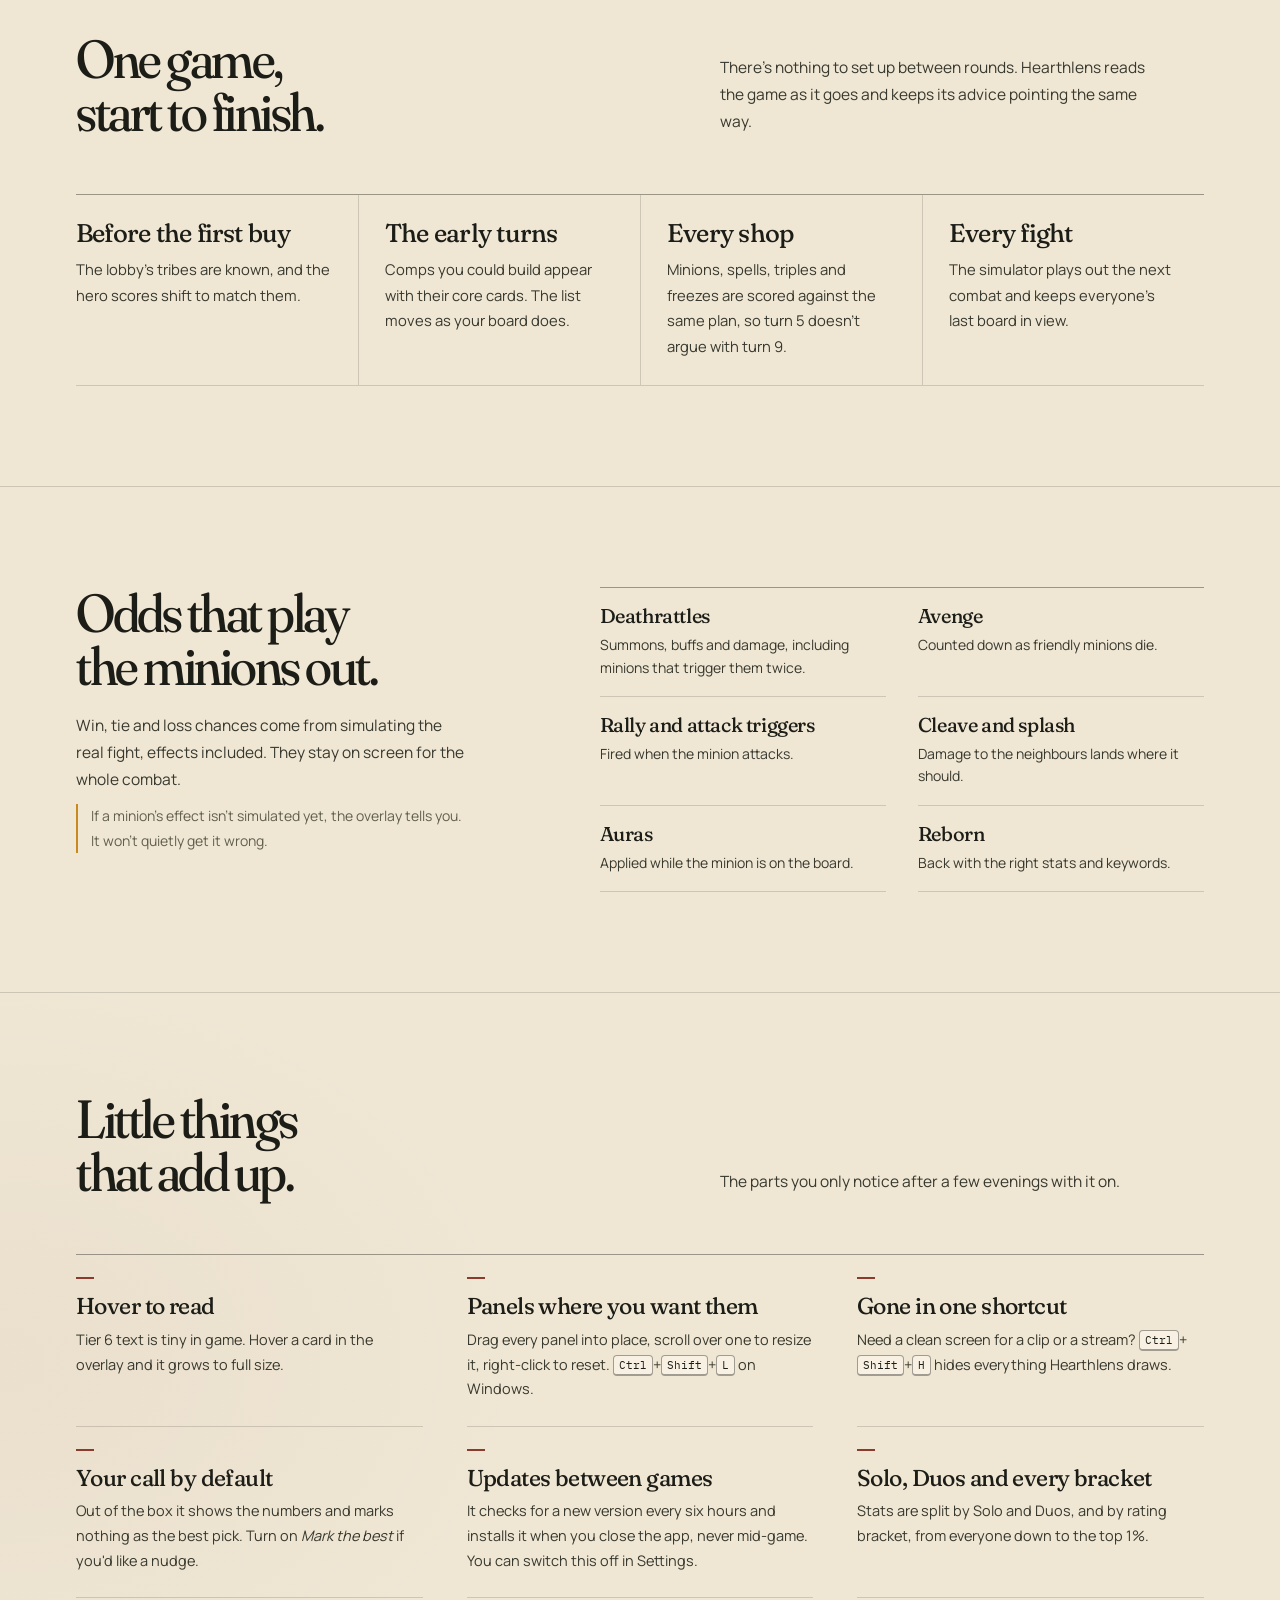
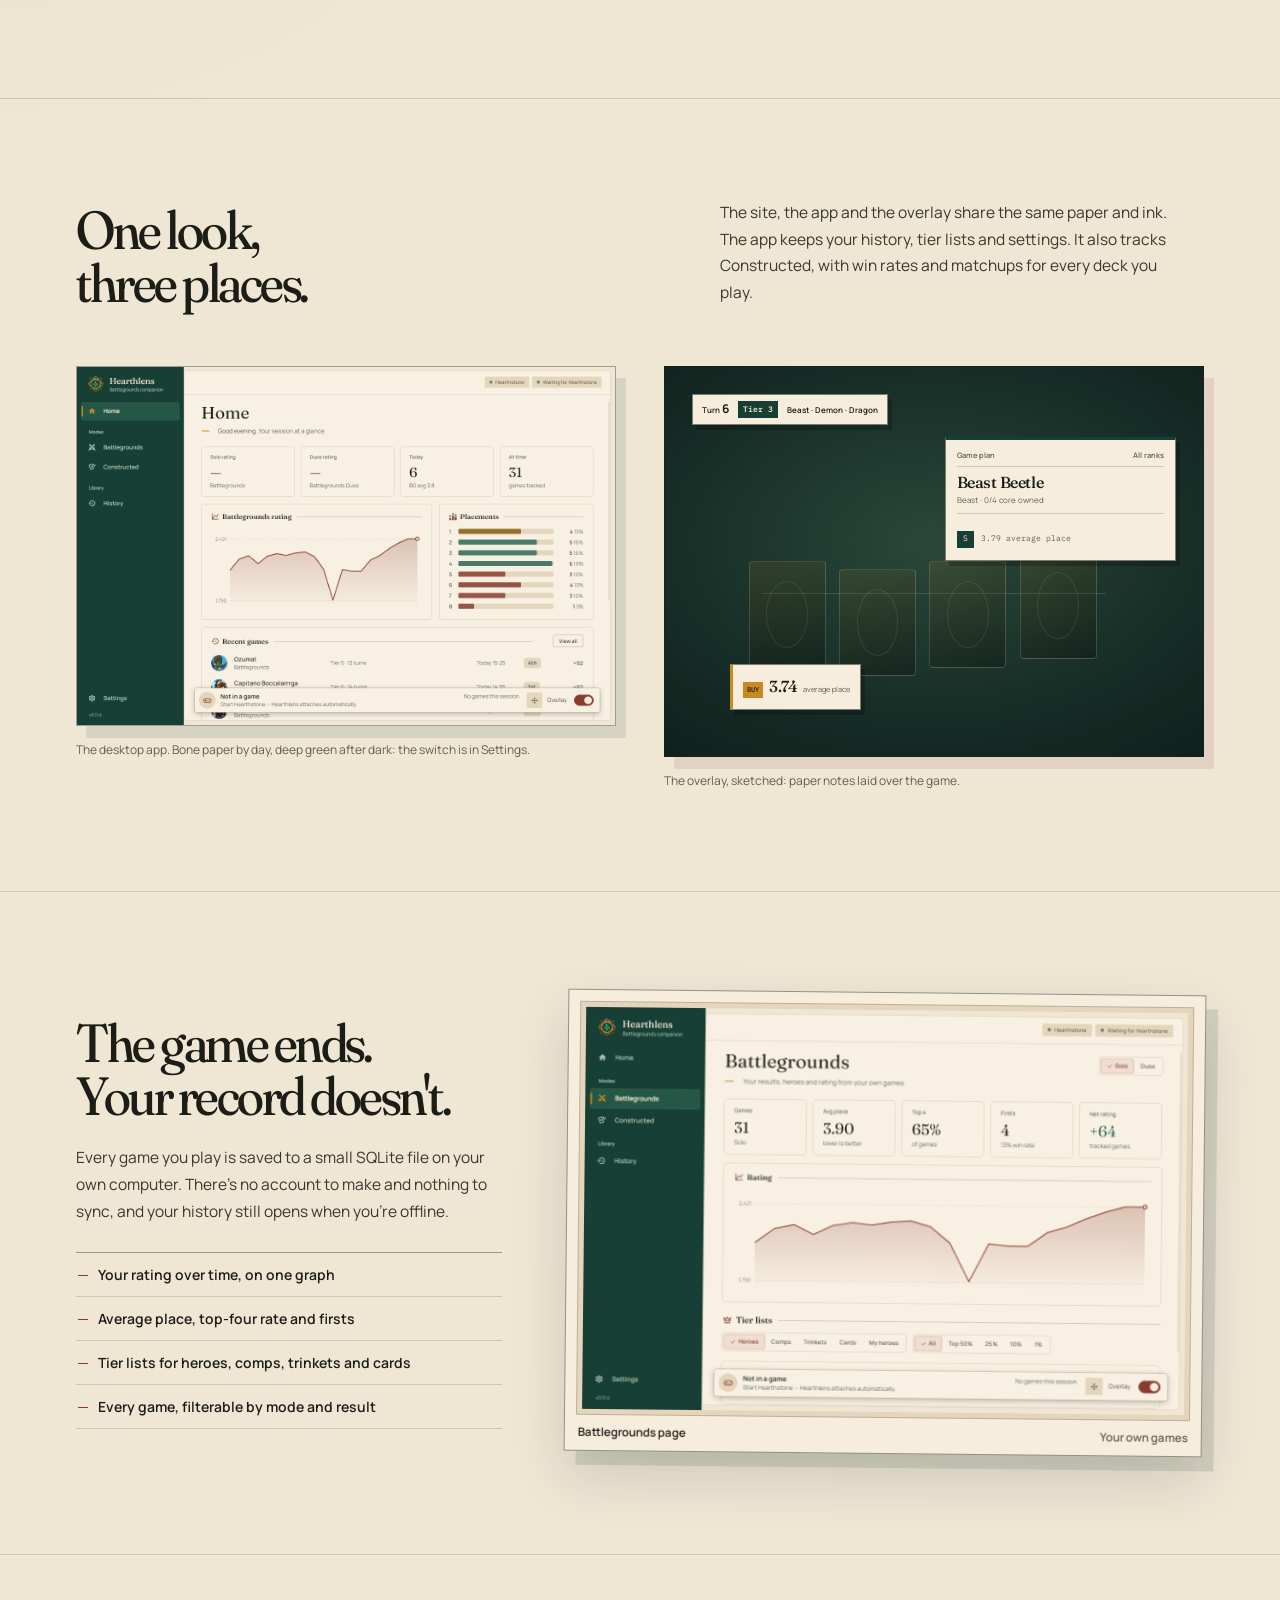
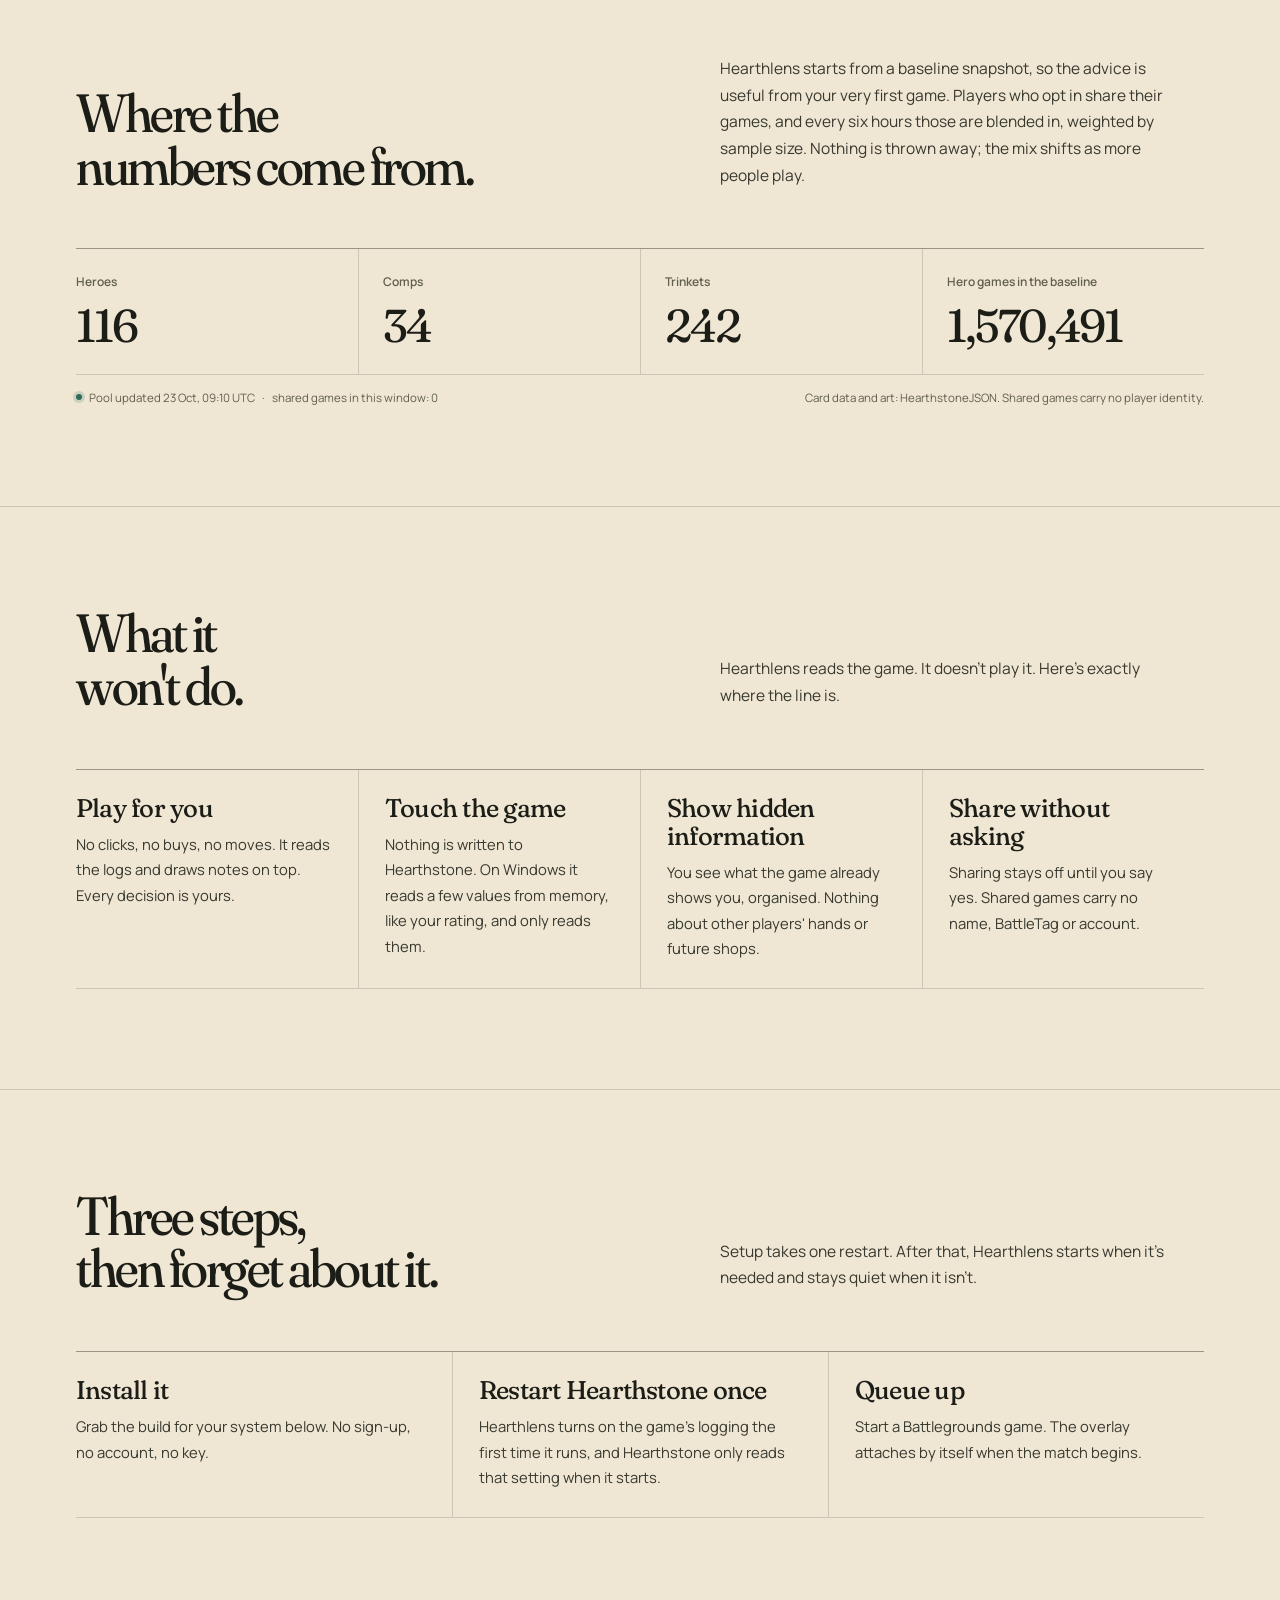
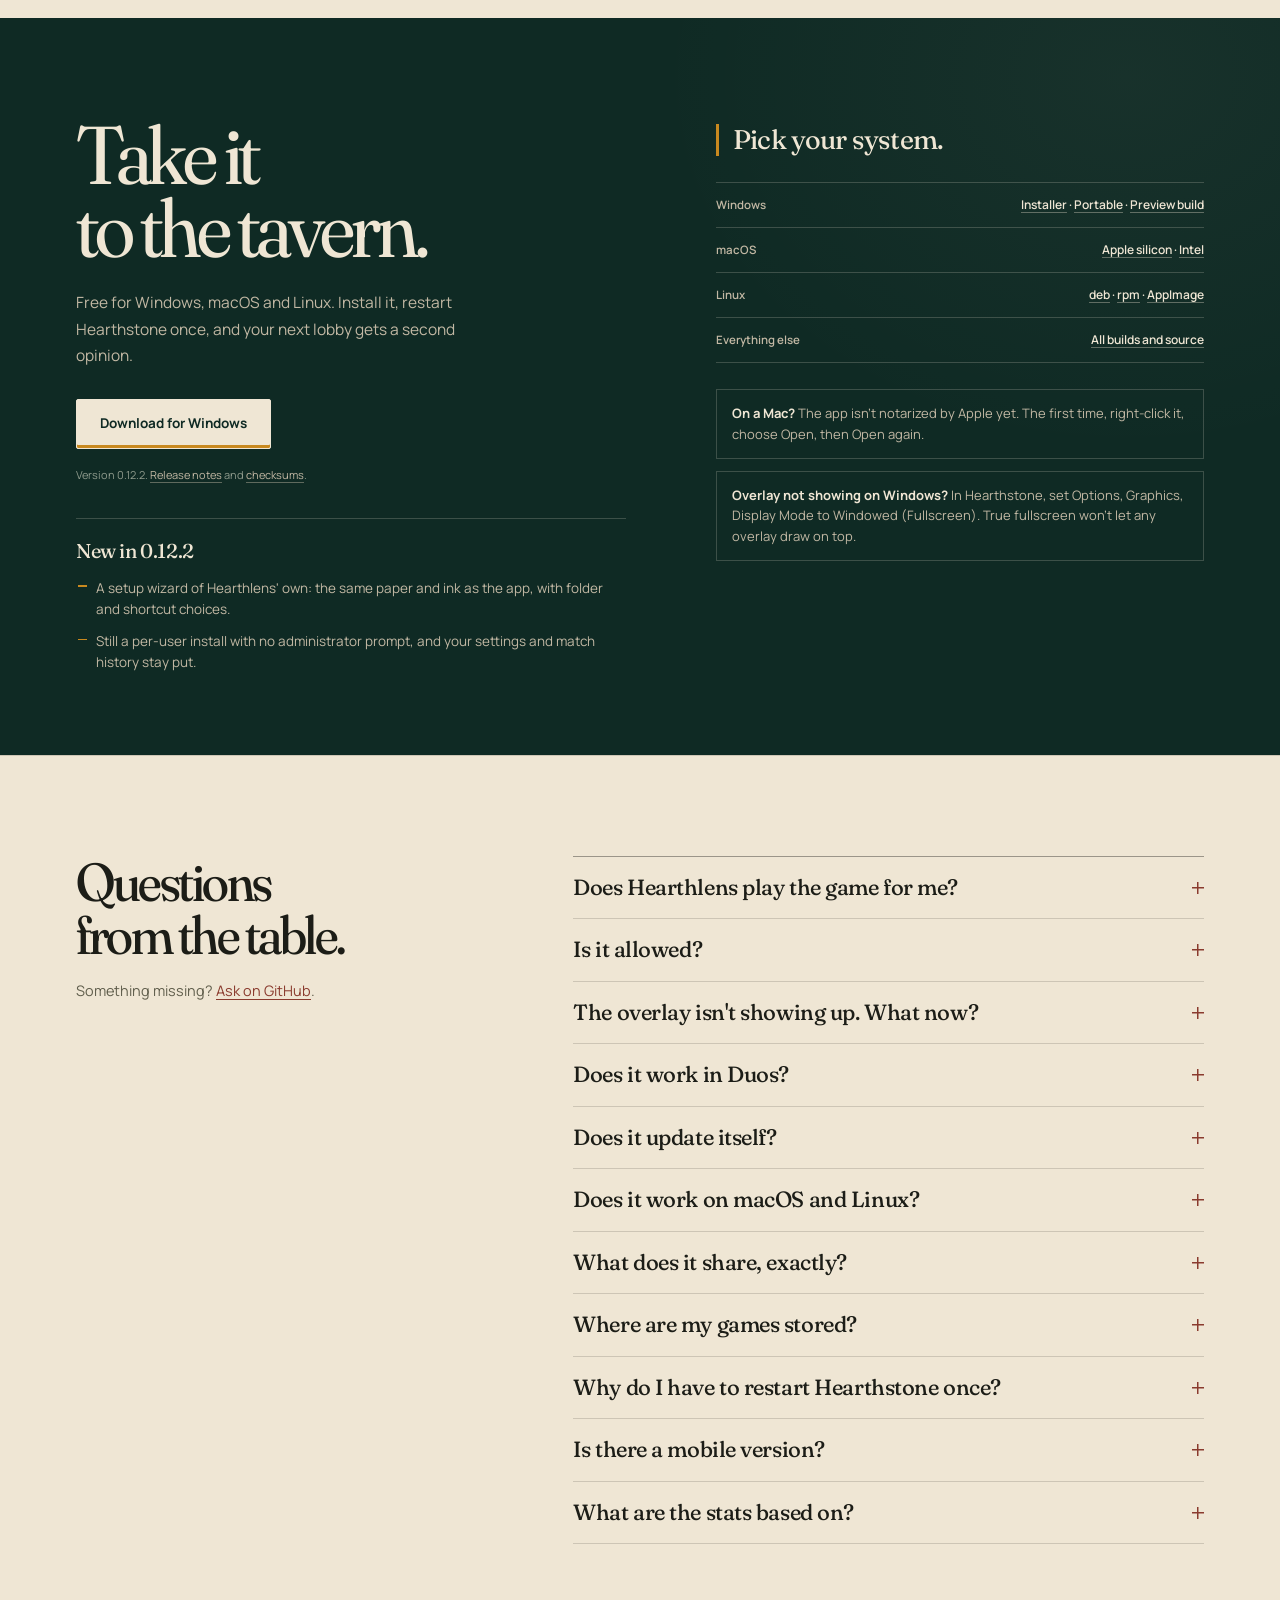
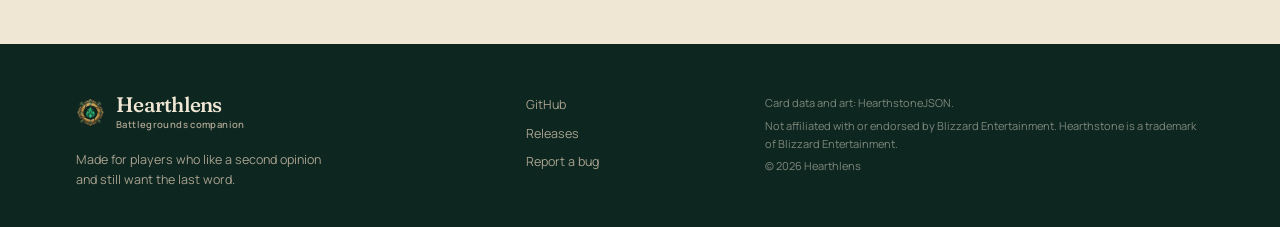
==== commit 6c02a7ac: "feat: ship the custom Hearthlens setup wizard on Windows The Windows setup in the release was still " ====
--- a/site/index.html
+++ b/site/index.html
@@ -52,7 +52,7 @@
 
         <a class="head-cta" href="#download">
           Download
-          <span>v0.12.1</span>
+          <span>v0.12.2</span>
         </a>
 
         <button class="nav-toggle" type="button" aria-expanded="false" aria-controls="primary-nav">
@@ -71,7 +71,7 @@
           <p class="hero-sub">Hearthlens sits at the edge of your Battlegrounds screen and tells you what it thinks: which hero suits this lobby, what's worth buying, which comp you're closest to, and how the next fight will probably go. You still make every click.</p>
 
           <div class="actions">
-            <a class="button primary" href="https://github.com/Dev-NotAqua/HeartLens/releases/download/v0.12.1/Hearthlens-Setup-0.12.1-win-x64.exe">Download for Windows</a>
+            <a class="button primary" href="https://github.com/Dev-NotAqua/HeartLens/releases/download/v0.12.2/Hearthlens-Setup-0.12.2-win-x64.exe">Download for Windows</a>
             <a class="button ghost" href="#overlay">See it in a real game</a>
           </div>
 
@@ -380,14 +380,14 @@
         <div class="download-copy">
           <h2>Take it<br>to the tavern.</h2>
           <p>Free for Windows, macOS and Linux. Install it, restart Hearthstone once, and your next lobby gets a second opinion.</p>
-          <a class="button inverted" href="https://github.com/Dev-NotAqua/HeartLens/releases/download/v0.12.1/Hearthlens-Setup-0.12.1-win-x64.exe">Download for Windows</a>
-          <p class="fine">Version 0.12.1. <a href="https://github.com/Dev-NotAqua/HeartLens/releases/tag/v0.12.1">Release notes</a> and <a href="https://github.com/Dev-NotAqua/HeartLens/releases/download/v0.12.1/SHA256SUMS.txt">checksums</a>.</p>
+          <a class="button inverted" href="https://github.com/Dev-NotAqua/HeartLens/releases/download/v0.12.2/Hearthlens-Setup-0.12.2-win-x64.exe">Download for Windows</a>
+          <p class="fine">Version 0.12.2. <a href="https://github.com/Dev-NotAqua/HeartLens/releases/tag/v0.12.2">Release notes</a> and <a href="https://github.com/Dev-NotAqua/HeartLens/releases/download/v0.12.2/SHA256SUMS.txt">checksums</a>.</p>
 
           <div class="release-note">
-            <h3>New in 0.12.1</h3>
+            <h3>New in 0.12.2</h3>
             <ul>
-              <li>A new look for the app and the overlay: bone paper, a green sidebar and one marigold mark for the best pick.</li>
-              <li>Night edition: deep green paper for the app and the overlay, one switch in Settings, no restart.</li>
+              <li>A setup wizard of Hearthlens' own: the same paper and ink as the app, with folder and shortcut choices.</li>
+              <li>Still a per-user install with no administrator prompt, and your settings and match history stay put.</li>
             </ul>
           </div>
         </div>
@@ -395,10 +395,10 @@
         <div class="download-ledger">
           <p class="download-note">Pick your system.</p>
           <dl>
-            <div><dt>Windows</dt><dd><a href="https://github.com/Dev-NotAqua/HeartLens/releases/download/v0.12.1/Hearthlens-Setup-0.12.1-win-x64.exe">Installer</a> · <a href="https://github.com/Dev-NotAqua/HeartLens/releases/download/v0.12.1/Hearthlens-Portable-0.12.1-win-x64.zip">Portable</a> · <a href="https://github.com/Dev-NotAqua/HeartLens/releases/download/v0.12.1/Hearthlens-Preview-0.12.1-win-x64.zip">Preview build</a></dd></div>
-            <div><dt>macOS</dt><dd><a href="https://github.com/Dev-NotAqua/HeartLens/releases/download/v0.12.1/Hearthlens-0.12.1-macOS-arm64.pkg">Apple silicon</a> · <a href="https://github.com/Dev-NotAqua/HeartLens/releases/download/v0.12.1/Hearthlens-0.12.1-macOS-x64.pkg">Intel</a></dd></div>
-            <div><dt>Linux</dt><dd><a href="https://github.com/Dev-NotAqua/HeartLens/releases/download/v0.12.1/hearthlens_0.12.1_amd64.deb">deb</a> · <a href="https://github.com/Dev-NotAqua/HeartLens/releases/download/v0.12.1/hearthlens-0.12.1-1.x86_64.rpm">rpm</a> · <a href="https://github.com/Dev-NotAqua/HeartLens/releases/download/v0.12.1/Hearthlens-0.12.1-linux-x64.AppImage">AppImage</a></dd></div>
-            <div><dt>Everything else</dt><dd><a href="https://github.com/Dev-NotAqua/HeartLens/releases/tag/v0.12.1">All builds and source</a></dd></div>
+            <div><dt>Windows</dt><dd><a href="https://github.com/Dev-NotAqua/HeartLens/releases/download/v0.12.2/Hearthlens-Setup-0.12.2-win-x64.exe">Installer</a> · <a href="https://github.com/Dev-NotAqua/HeartLens/releases/download/v0.12.2/Hearthlens-Portable-0.12.2-win-x64.zip">Portable</a> · <a href="https://github.com/Dev-NotAqua/HeartLens/releases/download/v0.12.2/Hearthlens-Preview-0.12.2-win-x64.zip">Preview build</a></dd></div>
+            <div><dt>macOS</dt><dd><a href="https://github.com/Dev-NotAqua/HeartLens/releases/download/v0.12.2/Hearthlens-0.12.2-macOS-arm64.pkg">Apple silicon</a> · <a href="https://github.com/Dev-NotAqua/HeartLens/releases/download/v0.12.2/Hearthlens-0.12.2-macOS-x64.pkg">Intel</a></dd></div>
+            <div><dt>Linux</dt><dd><a href="https://github.com/Dev-NotAqua/HeartLens/releases/download/v0.12.2/hearthlens_0.12.2_amd64.deb">deb</a> · <a href="https://github.com/Dev-NotAqua/HeartLens/releases/download/v0.12.2/hearthlens-0.12.2-1.x86_64.rpm">rpm</a> · <a href="https://github.com/Dev-NotAqua/HeartLens/releases/download/v0.12.2/Hearthlens-0.12.2-linux-x64.AppImage">AppImage</a></dd></div>
+            <div><dt>Everything else</dt><dd><a href="https://github.com/Dev-NotAqua/HeartLens/releases/tag/v0.12.2">All builds and source</a></dd></div>
           </dl>
 
           <ul class="download-tips">
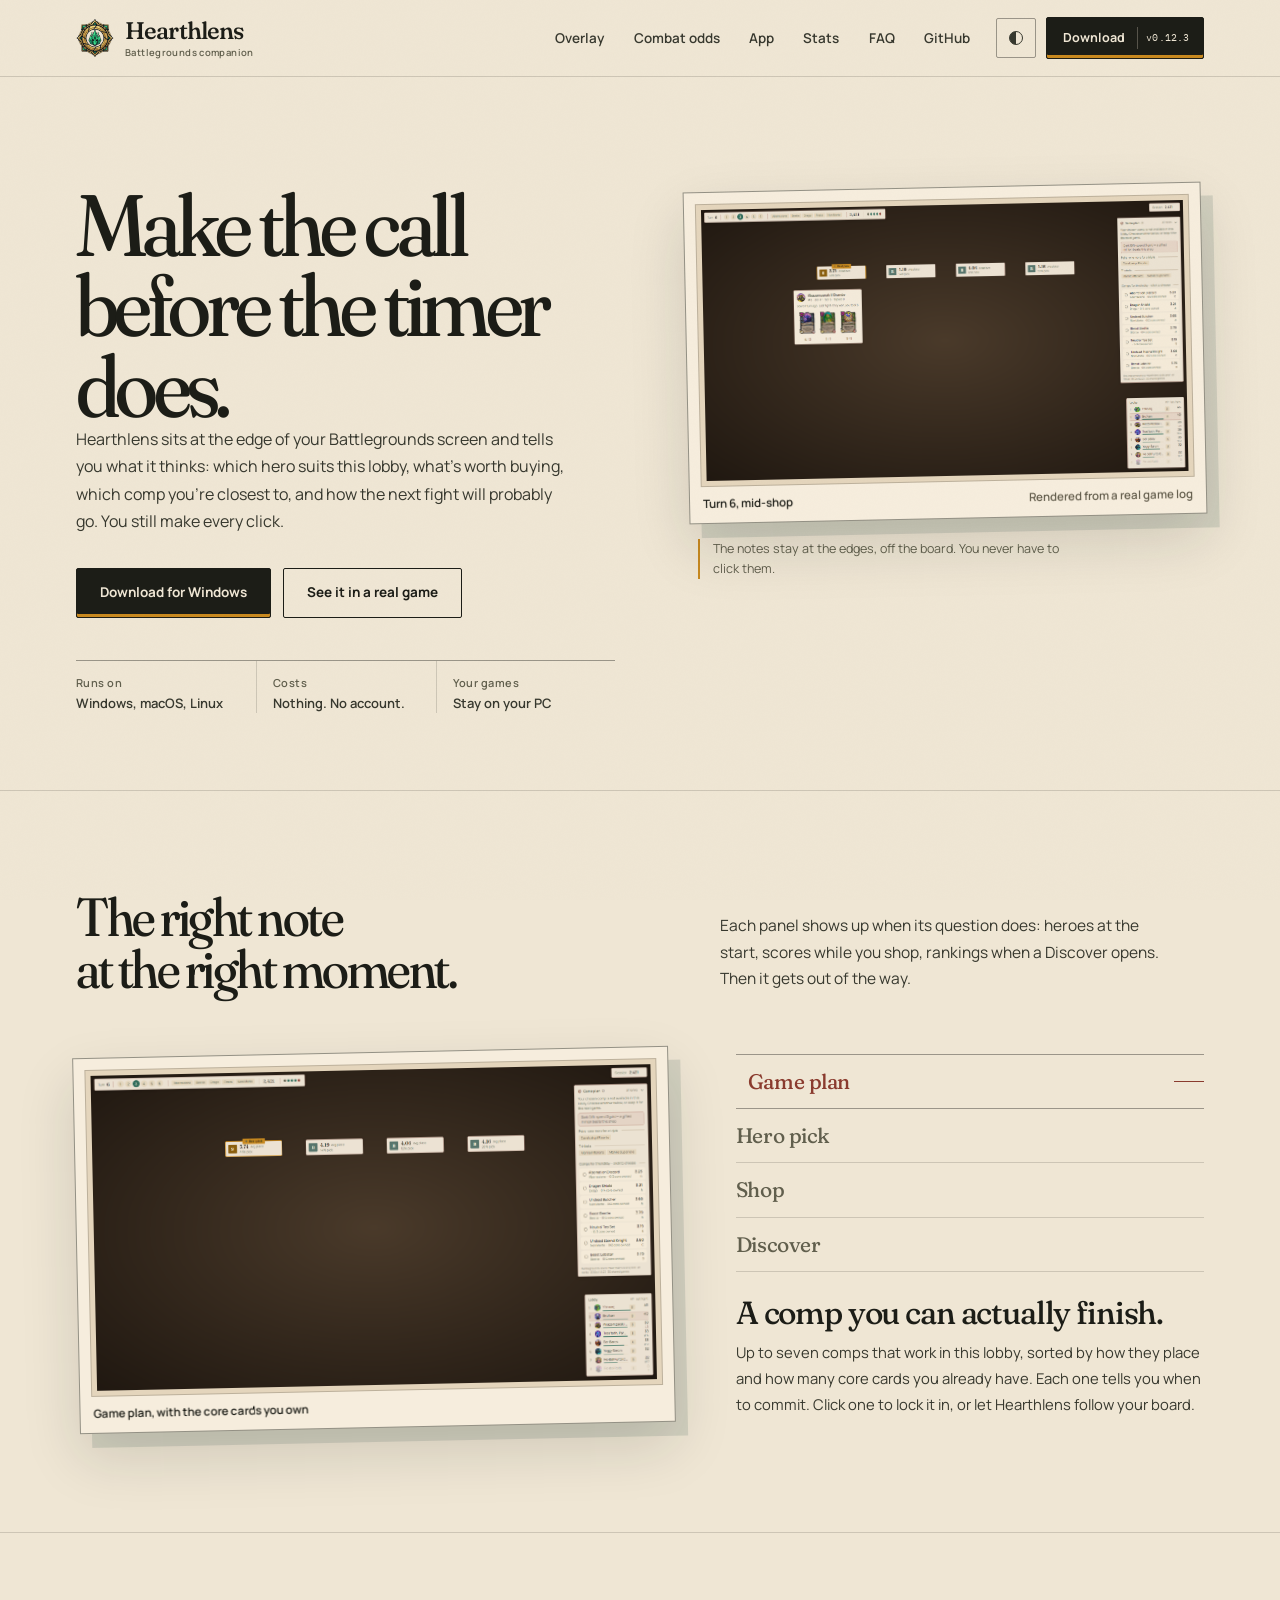
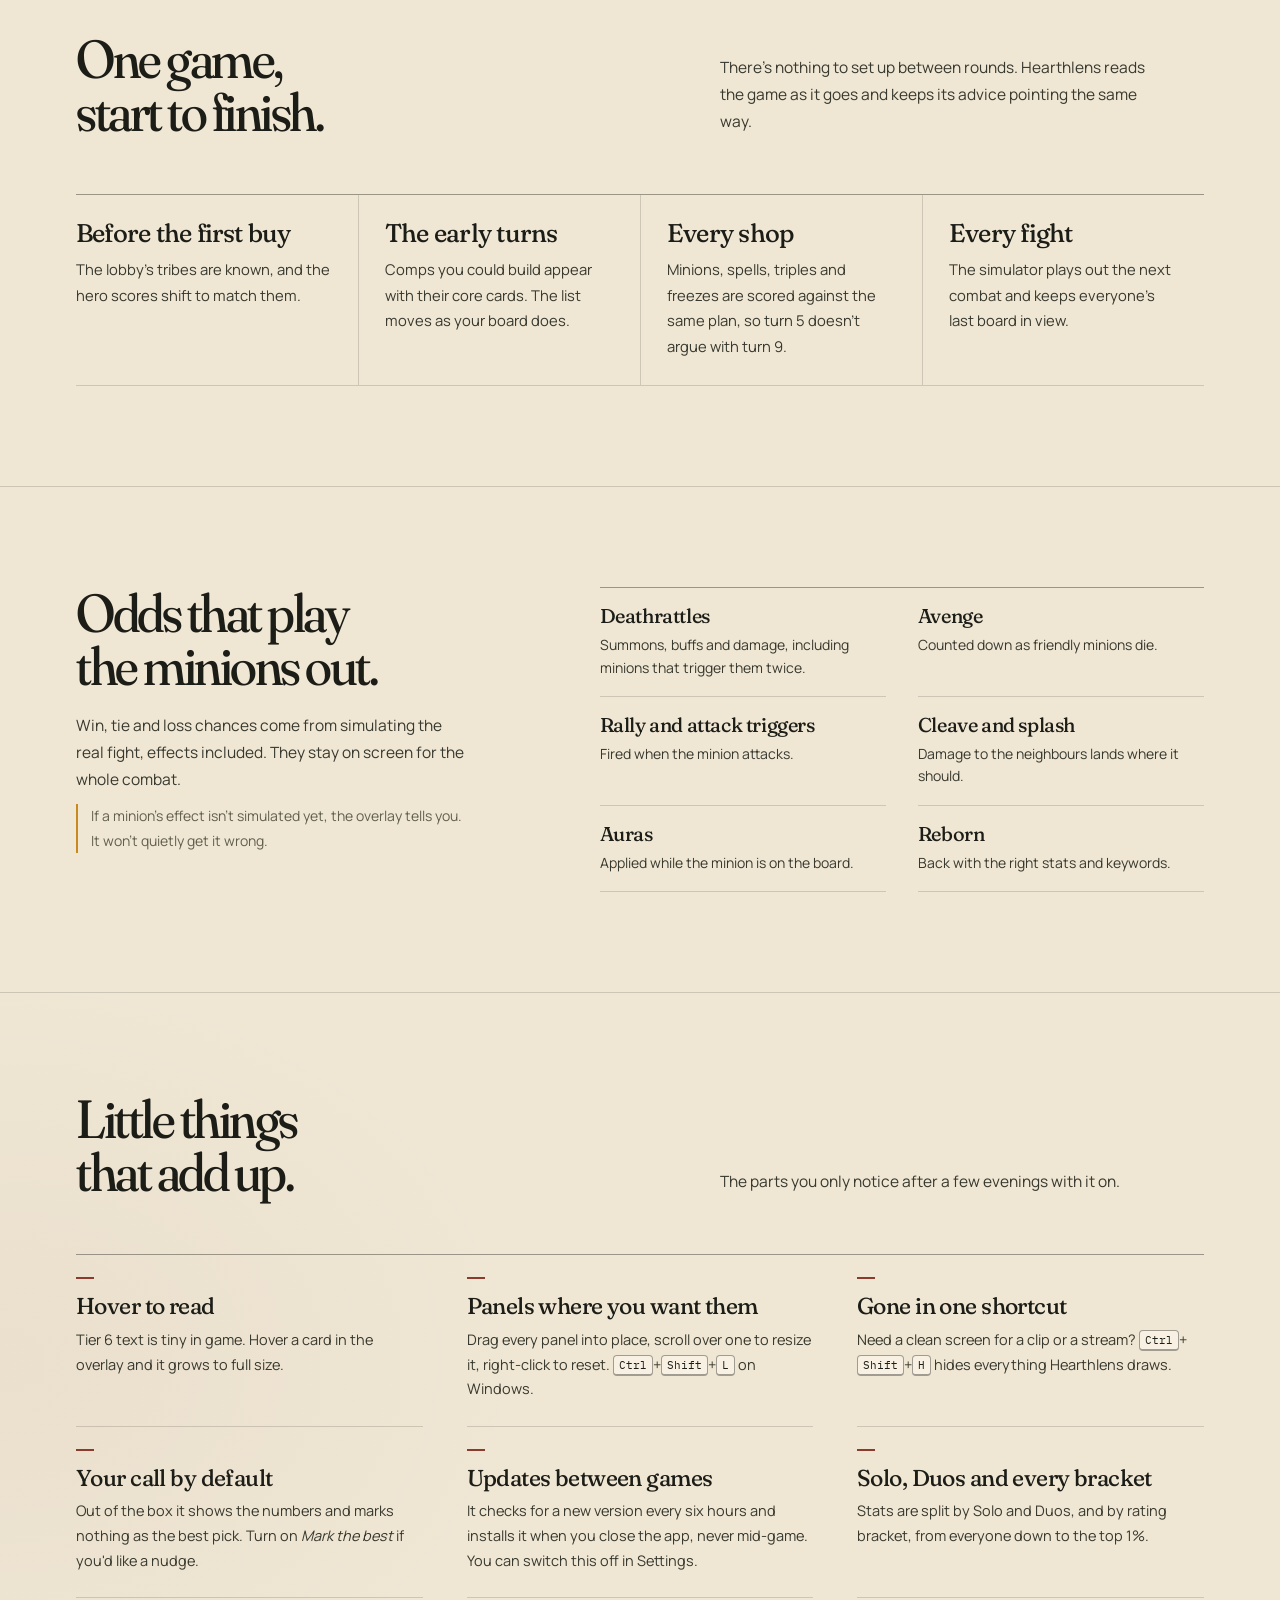
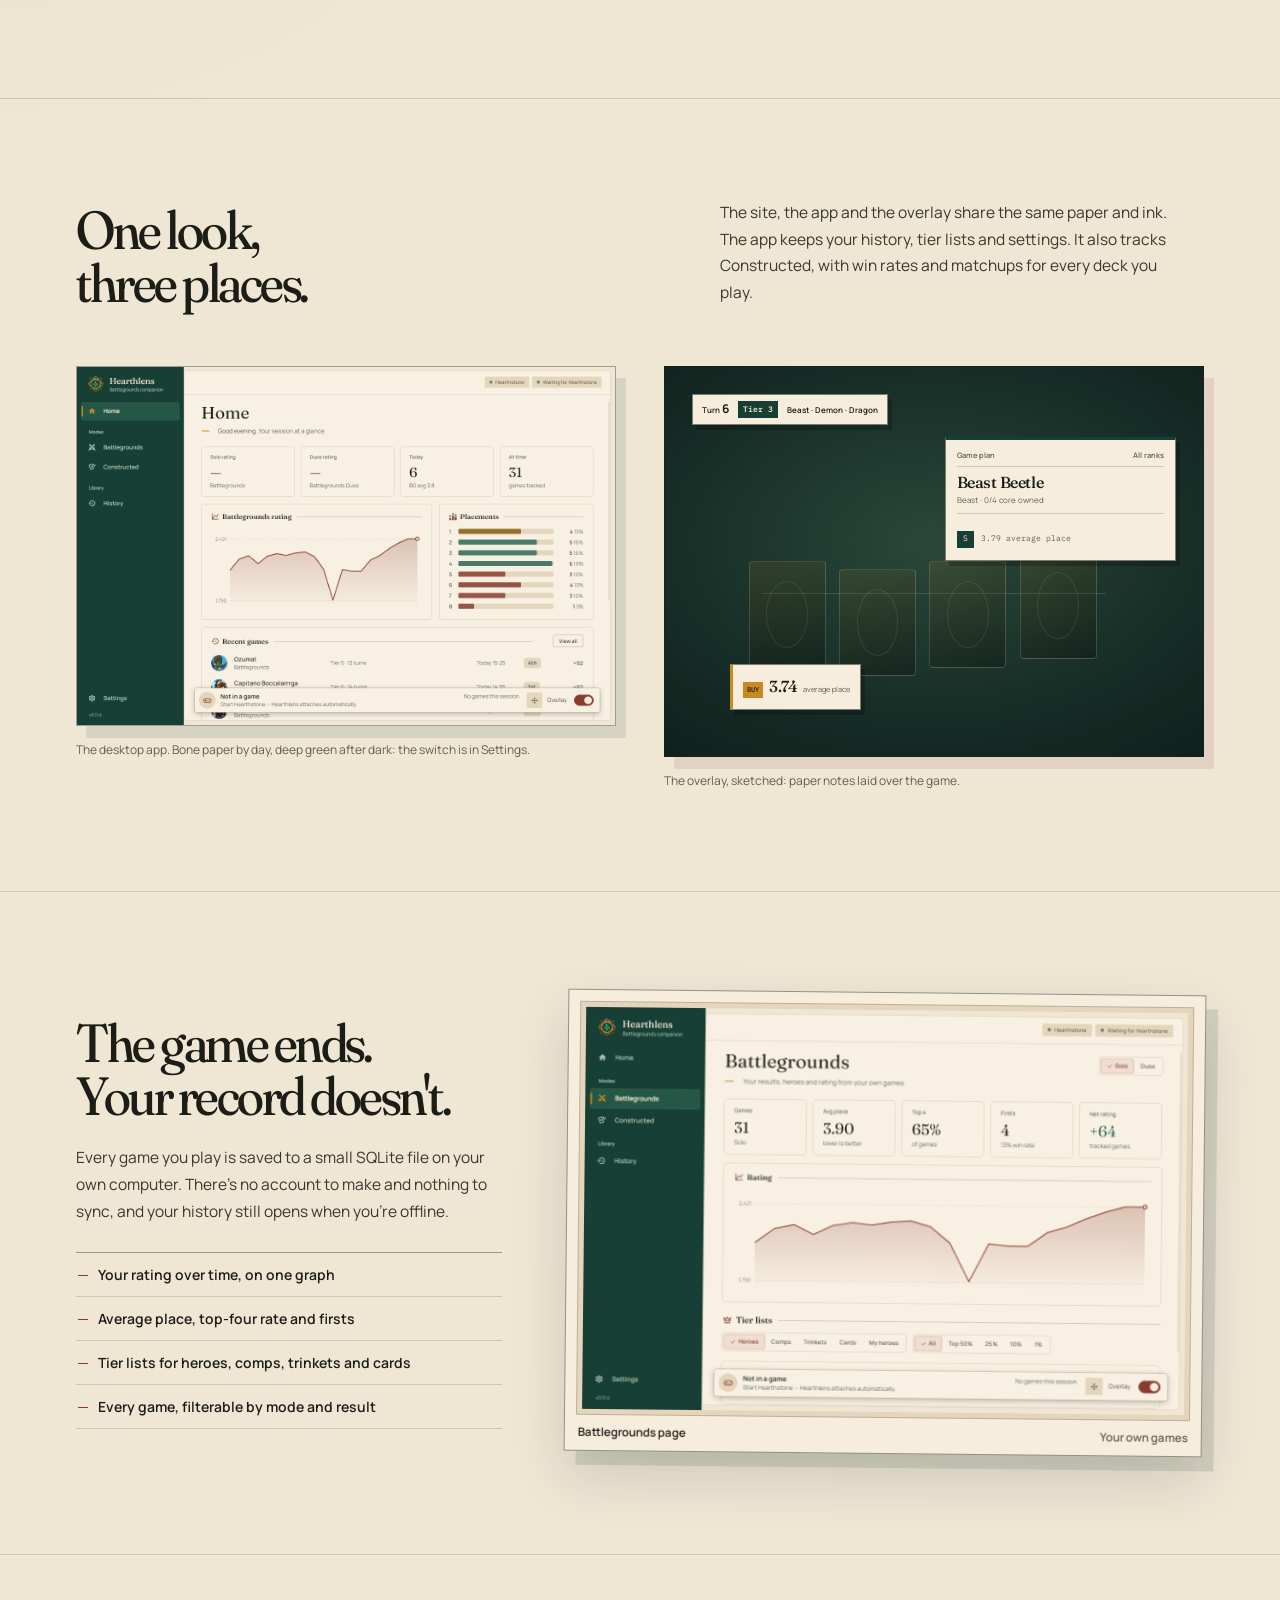
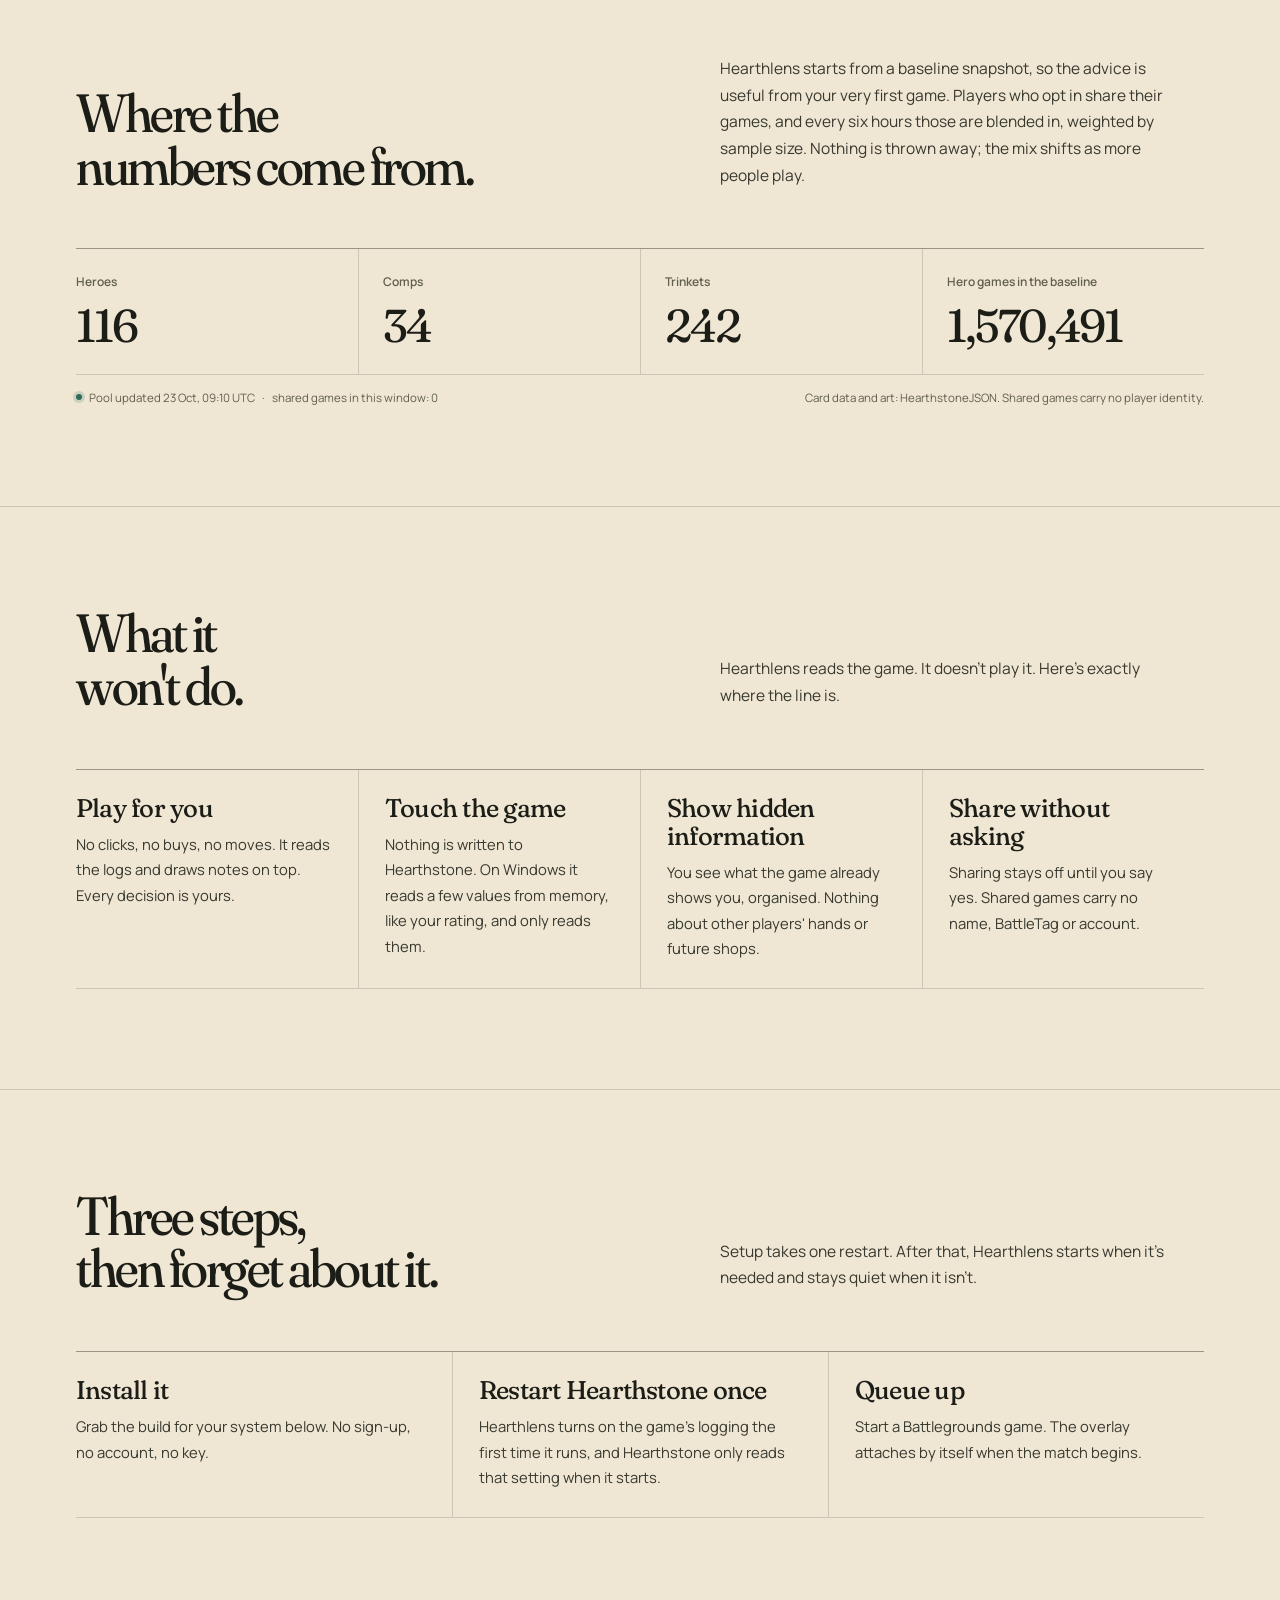
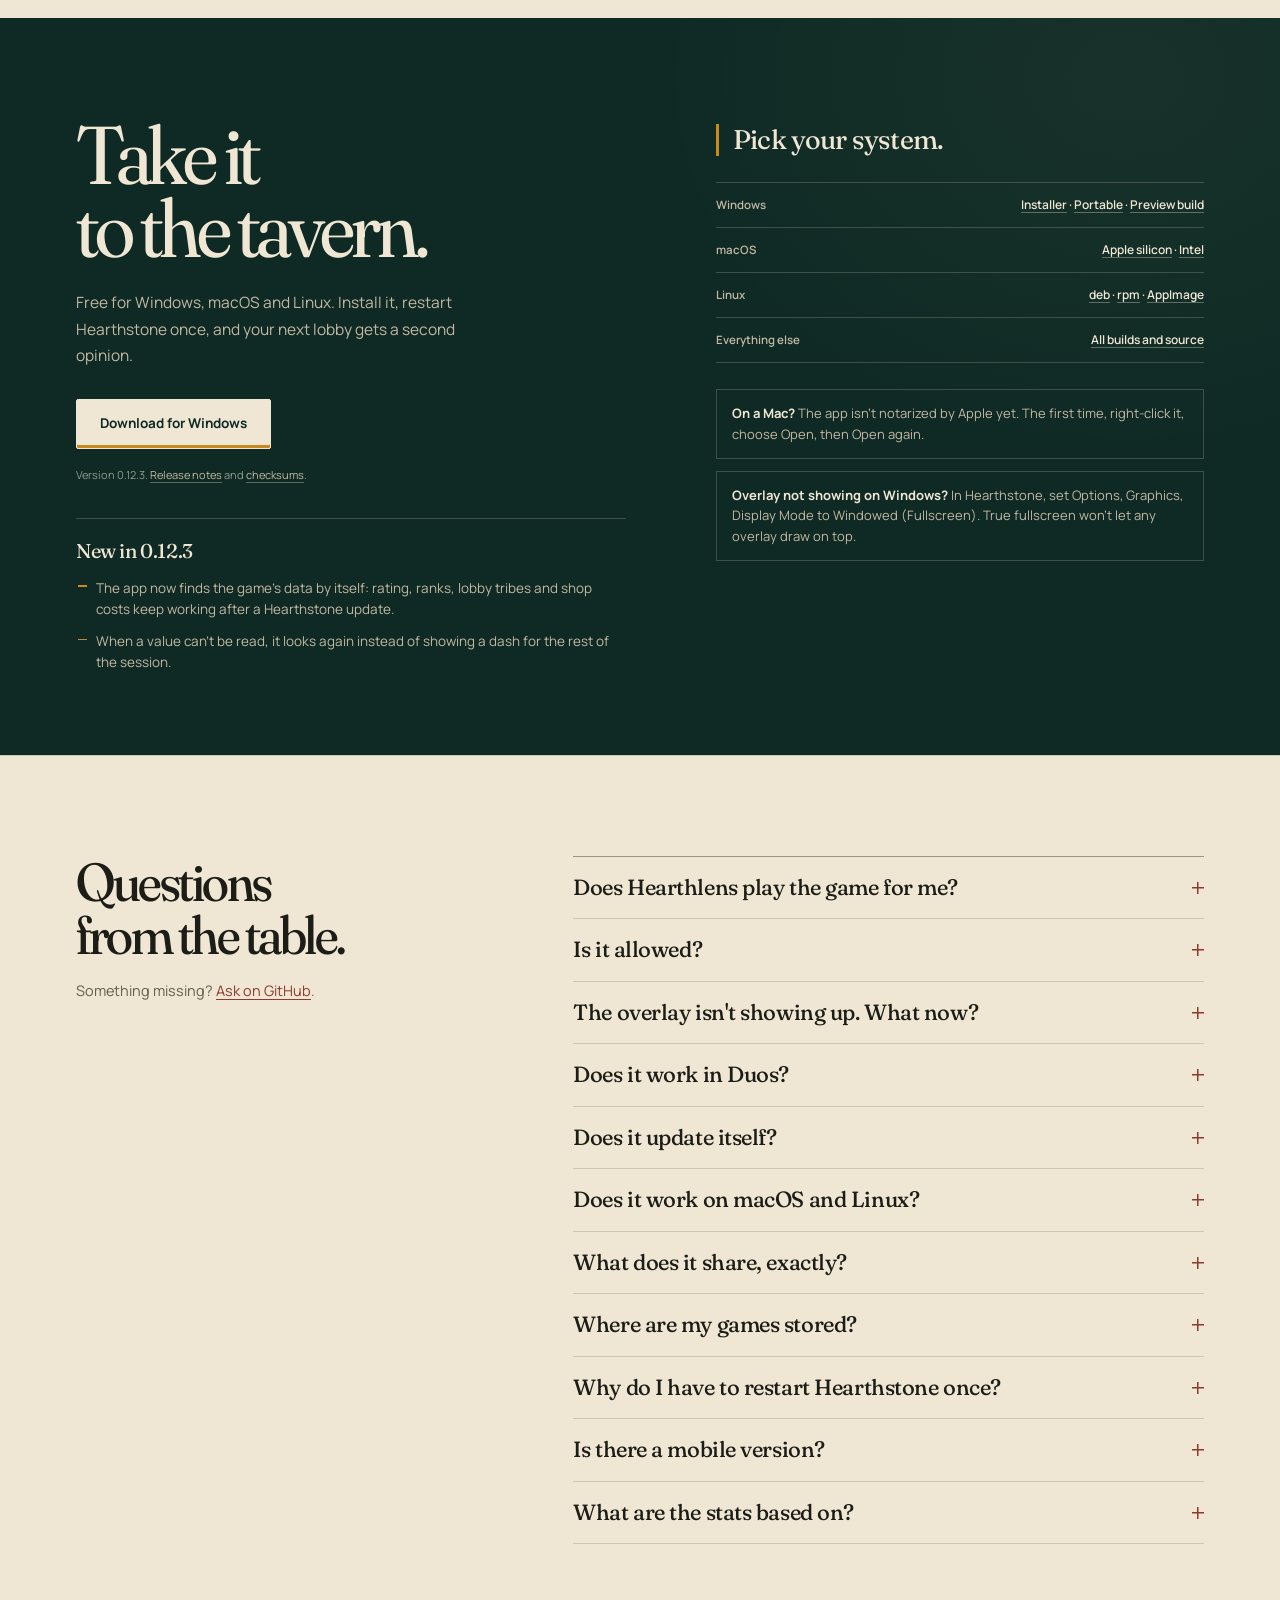
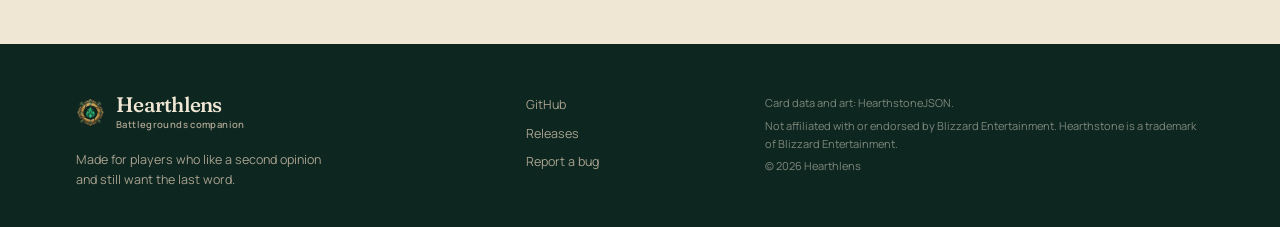
==== commit 3e5c1bc5: "feat: find the game's memory values at runtime Battlegrounds rating, ranks, lobby tribes, shop costs" ====
--- a/site/index.html
+++ b/site/index.html
@@ -52,7 +52,7 @@
 
         <a class="head-cta" href="#download">
           Download
-          <span>v0.12.2</span>
+          <span>v0.12.3</span>
         </a>
 
         <button class="nav-toggle" type="button" aria-expanded="false" aria-controls="primary-nav">
@@ -71,7 +71,7 @@
           <p class="hero-sub">Hearthlens sits at the edge of your Battlegrounds screen and tells you what it thinks: which hero suits this lobby, what's worth buying, which comp you're closest to, and how the next fight will probably go. You still make every click.</p>
 
           <div class="actions">
-            <a class="button primary" href="https://github.com/Dev-NotAqua/HeartLens/releases/download/v0.12.2/Hearthlens-Setup-0.12.2-win-x64.exe">Download for Windows</a>
+            <a class="button primary" href="https://github.com/Dev-NotAqua/HeartLens/releases/download/v0.12.3/Hearthlens-Setup-0.12.3-win-x64.exe">Download for Windows</a>
             <a class="button ghost" href="#overlay">See it in a real game</a>
           </div>
 
@@ -380,14 +380,14 @@
         <div class="download-copy">
           <h2>Take it<br>to the tavern.</h2>
           <p>Free for Windows, macOS and Linux. Install it, restart Hearthstone once, and your next lobby gets a second opinion.</p>
-          <a class="button inverted" href="https://github.com/Dev-NotAqua/HeartLens/releases/download/v0.12.2/Hearthlens-Setup-0.12.2-win-x64.exe">Download for Windows</a>
-          <p class="fine">Version 0.12.2. <a href="https://github.com/Dev-NotAqua/HeartLens/releases/tag/v0.12.2">Release notes</a> and <a href="https://github.com/Dev-NotAqua/HeartLens/releases/download/v0.12.2/SHA256SUMS.txt">checksums</a>.</p>
+          <a class="button inverted" href="https://github.com/Dev-NotAqua/HeartLens/releases/download/v0.12.3/Hearthlens-Setup-0.12.3-win-x64.exe">Download for Windows</a>
+          <p class="fine">Version 0.12.3. <a href="https://github.com/Dev-NotAqua/HeartLens/releases/tag/v0.12.3">Release notes</a> and <a href="https://github.com/Dev-NotAqua/HeartLens/releases/download/v0.12.3/SHA256SUMS.txt">checksums</a>.</p>
 
           <div class="release-note">
-            <h3>New in 0.12.2</h3>
+            <h3>New in 0.12.3</h3>
             <ul>
-              <li>A setup wizard of Hearthlens' own: the same paper and ink as the app, with folder and shortcut choices.</li>
-              <li>Still a per-user install with no administrator prompt, and your settings and match history stay put.</li>
+              <li>The app now finds the game's data by itself: rating, ranks, lobby tribes and shop costs keep working after a Hearthstone update.</li>
+              <li>When a value can't be read, it looks again instead of showing a dash for the rest of the session.</li>
             </ul>
           </div>
         </div>
@@ -395,10 +395,10 @@
         <div class="download-ledger">
           <p class="download-note">Pick your system.</p>
           <dl>
-            <div><dt>Windows</dt><dd><a href="https://github.com/Dev-NotAqua/HeartLens/releases/download/v0.12.2/Hearthlens-Setup-0.12.2-win-x64.exe">Installer</a> · <a href="https://github.com/Dev-NotAqua/HeartLens/releases/download/v0.12.2/Hearthlens-Portable-0.12.2-win-x64.zip">Portable</a> · <a href="https://github.com/Dev-NotAqua/HeartLens/releases/download/v0.12.2/Hearthlens-Preview-0.12.2-win-x64.zip">Preview build</a></dd></div>
-            <div><dt>macOS</dt><dd><a href="https://github.com/Dev-NotAqua/HeartLens/releases/download/v0.12.2/Hearthlens-0.12.2-macOS-arm64.pkg">Apple silicon</a> · <a href="https://github.com/Dev-NotAqua/HeartLens/releases/download/v0.12.2/Hearthlens-0.12.2-macOS-x64.pkg">Intel</a></dd></div>
-            <div><dt>Linux</dt><dd><a href="https://github.com/Dev-NotAqua/HeartLens/releases/download/v0.12.2/hearthlens_0.12.2_amd64.deb">deb</a> · <a href="https://github.com/Dev-NotAqua/HeartLens/releases/download/v0.12.2/hearthlens-0.12.2-1.x86_64.rpm">rpm</a> · <a href="https://github.com/Dev-NotAqua/HeartLens/releases/download/v0.12.2/Hearthlens-0.12.2-linux-x64.AppImage">AppImage</a></dd></div>
-            <div><dt>Everything else</dt><dd><a href="https://github.com/Dev-NotAqua/HeartLens/releases/tag/v0.12.2">All builds and source</a></dd></div>
+            <div><dt>Windows</dt><dd><a href="https://github.com/Dev-NotAqua/HeartLens/releases/download/v0.12.3/Hearthlens-Setup-0.12.3-win-x64.exe">Installer</a> · <a href="https://github.com/Dev-NotAqua/HeartLens/releases/download/v0.12.3/Hearthlens-Portable-0.12.3-win-x64.zip">Portable</a> · <a href="https://github.com/Dev-NotAqua/HeartLens/releases/download/v0.12.3/Hearthlens-Preview-0.12.3-win-x64.zip">Preview build</a></dd></div>
+            <div><dt>macOS</dt><dd><a href="https://github.com/Dev-NotAqua/HeartLens/releases/download/v0.12.3/Hearthlens-0.12.3-macOS-arm64.pkg">Apple silicon</a> · <a href="https://github.com/Dev-NotAqua/HeartLens/releases/download/v0.12.3/Hearthlens-0.12.3-macOS-x64.pkg">Intel</a></dd></div>
+            <div><dt>Linux</dt><dd><a href="https://github.com/Dev-NotAqua/HeartLens/releases/download/v0.12.3/hearthlens_0.12.3_amd64.deb">deb</a> · <a href="https://github.com/Dev-NotAqua/HeartLens/releases/download/v0.12.3/hearthlens-0.12.3-1.x86_64.rpm">rpm</a> · <a href="https://github.com/Dev-NotAqua/HeartLens/releases/download/v0.12.3/Hearthlens-0.12.3-linux-x64.AppImage">AppImage</a></dd></div>
+            <div><dt>Everything else</dt><dd><a href="https://github.com/Dev-NotAqua/HeartLens/releases/tag/v0.12.3">All builds and source</a></dd></div>
           </dl>
 
           <ul class="download-tips">
